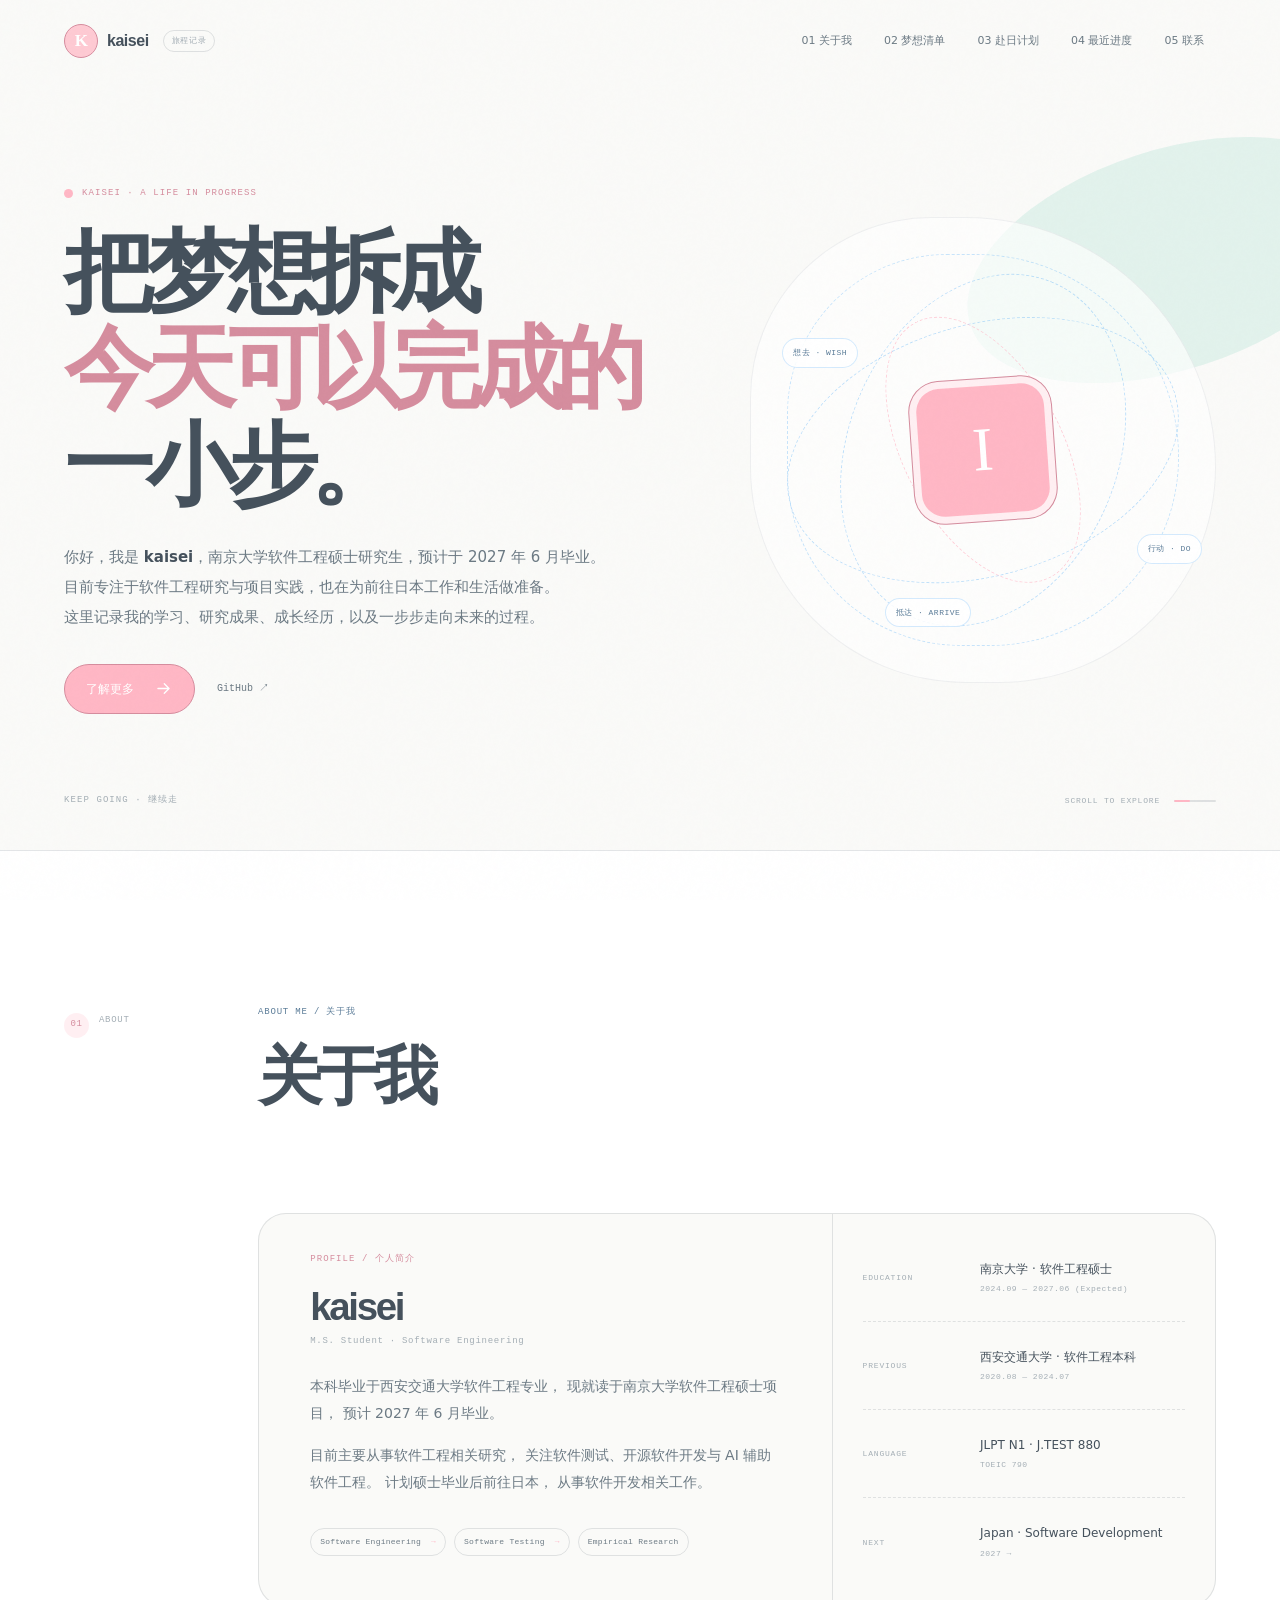
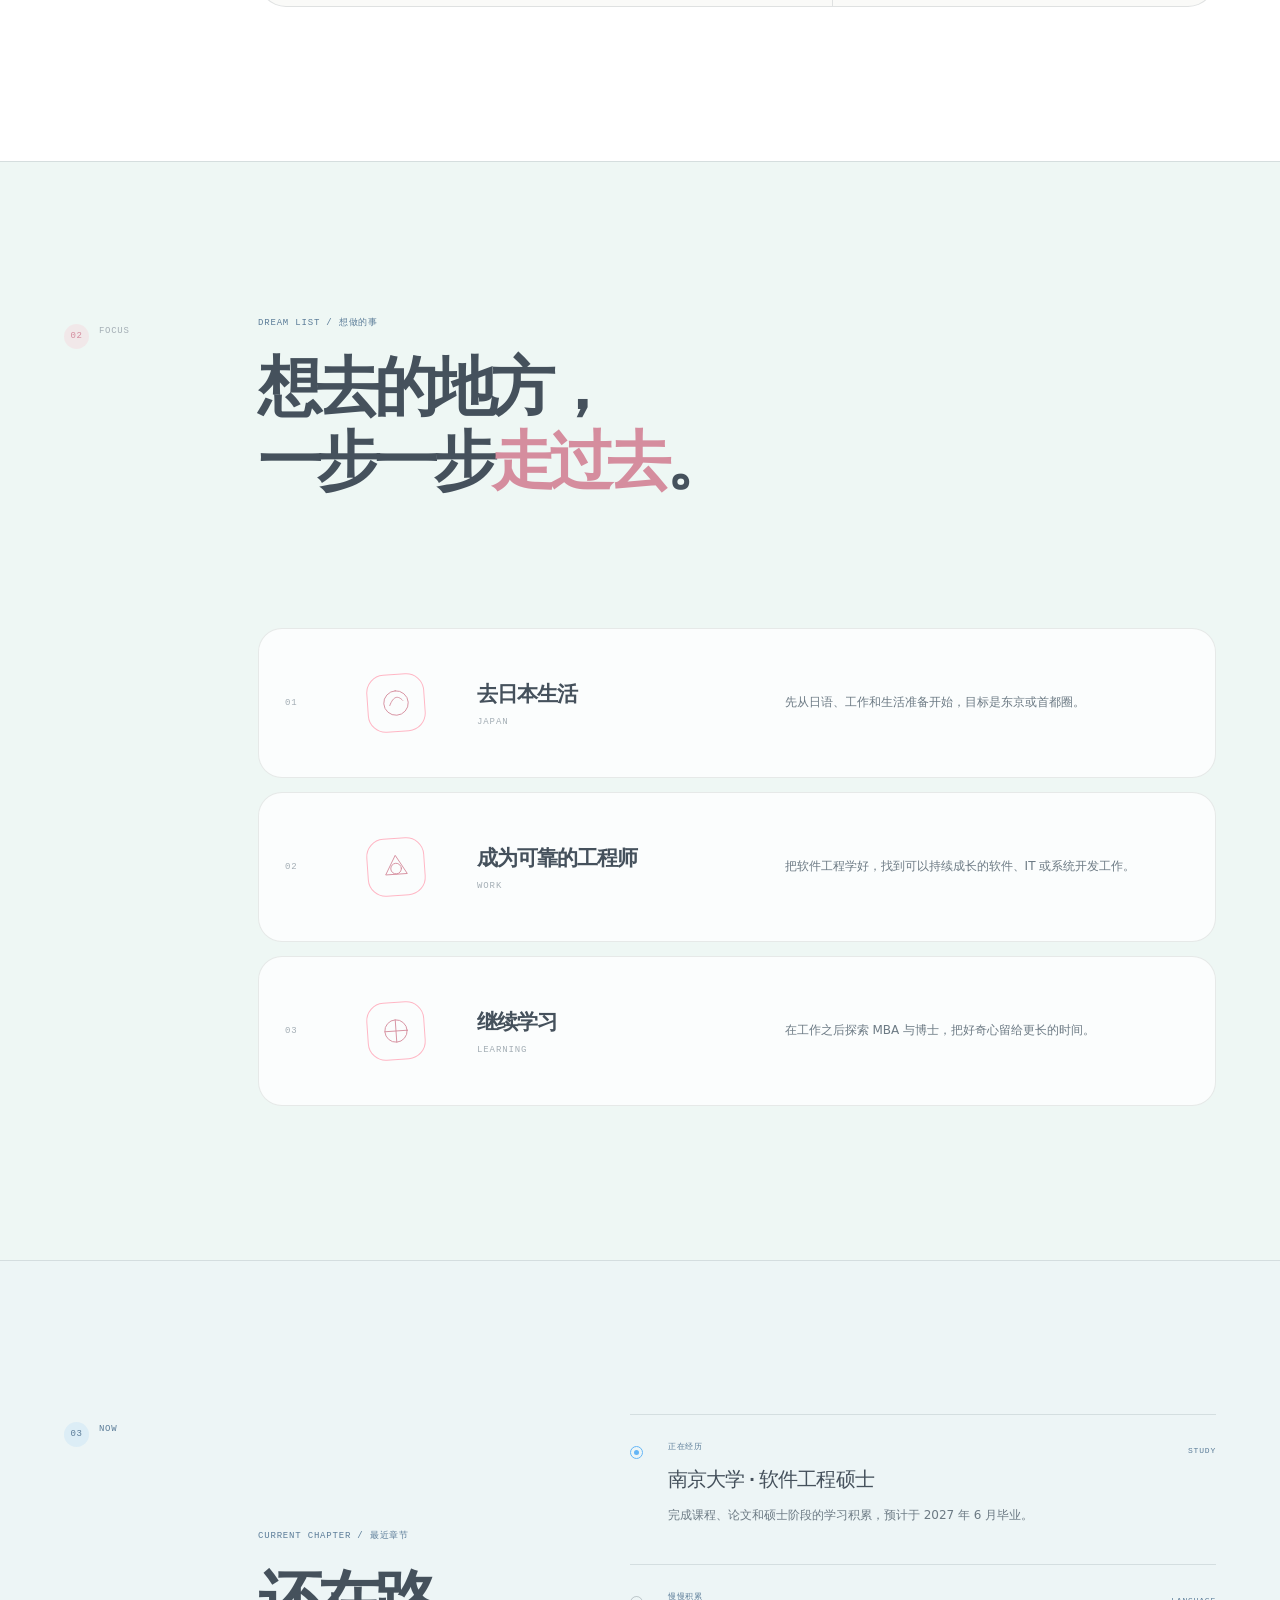
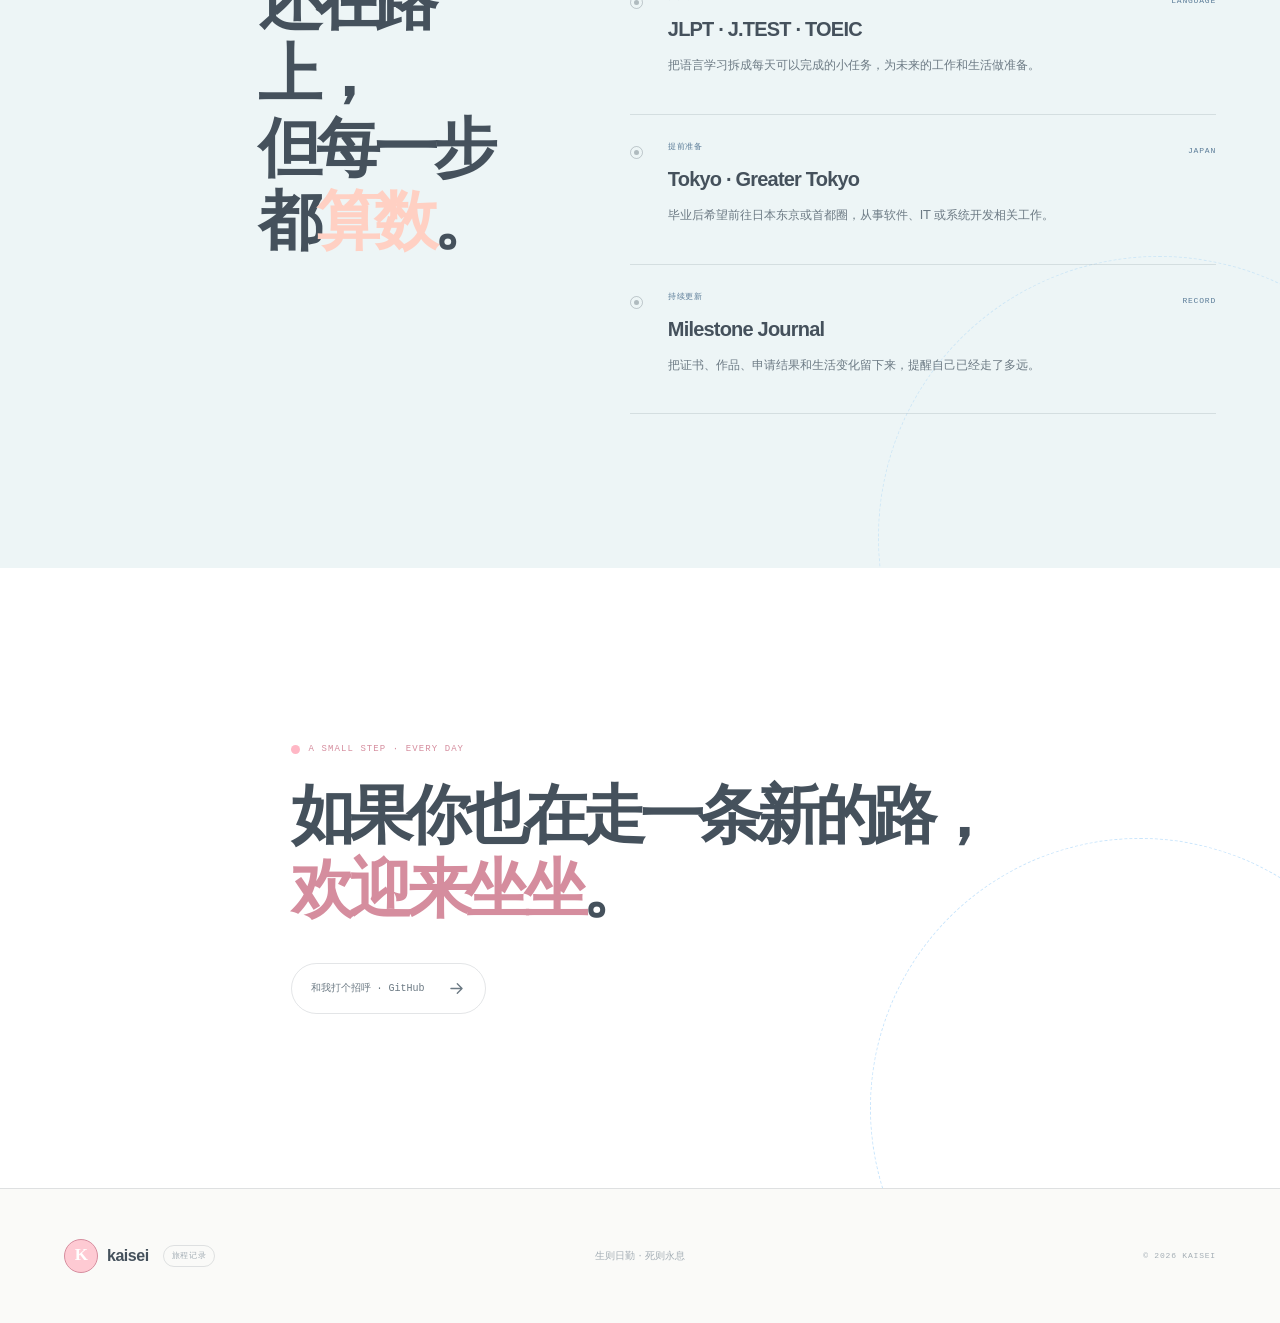
==== index.html @ d0c698f2 "Update About profile" ====
<!doctype html>
<html lang="zh-CN">
  <head>
    <meta charset="UTF-8" />
    <meta name="viewport" content="width=device-width, initial-scale=1.0" />
    <meta name="theme-color" content="#0b0c0e" />
    <meta
      name="description"
      content="kaisei 的个人成长记录，记录去日本、学习、工作与长期梦想如何一步步变成现实。"
    />
    <meta property="og:title" content="kaisei · Personal Space" />
    <meta
      property="og:description"
      content="把梦想拆成今天可以完成的一小步。"
    />
    <meta property="og:type" content="website" />
    <meta property="og:url" content="https://kaisei-jp.github.io/" />
    <link rel="canonical" href="https://kaisei-jp.github.io/" />
    <title>kaisei · Personal Space</title>
    <link rel="icon" href="data:image/svg+xml,<svg xmlns=%22http://www.w3.org/2000/svg%22 viewBox=%220 0 100 100%22><rect width=%22100%22 height=%22100%22 rx=%2220%22 fill=%22%23c7ff3d%22/><text x=%2250%22 y=%2268%22 text-anchor=%22middle%22 font-size=%2260%22 font-family=%22Arial%22 font-weight=%22900%22 fill=%22%230b0c0e%22>K</text></svg>" />
    <link rel="stylesheet" href="styles.css" />
    <script src="script.js" defer></script>
  </head>

  <body>
    <a class="skip-link" href="#main-content">跳到主要内容</a>

    <div class="noise" aria-hidden="true"></div>
    <header class="site-header" data-header>
      <a class="brand" href="#top" aria-label="kaisei 首页">
        <span class="brand-mark">K</span>
        <span>kaisei</span>
        <span class="brand-sub">旅程记录</span>
      </a>

      <button
        class="menu-button"
        type="button"
        aria-label="打开导航"
        aria-expanded="false"
        aria-controls="site-nav"
        data-menu-button
      >
        <span></span>
        <span></span>
      </button>

      <nav class="site-nav" id="site-nav" aria-label="主导航" data-nav>
        <a href="#about">01 关于我</a>
        <a href="#focus">02 梦想清单</a>
        <a href="plan.html">03 赴日计划</a>
        <a href="#now">04 最近进度</a>
        <a href="#contact">05 联系</a>
      </nav>
    </header>

    <main id="main-content">
      <section class="hero" id="top" aria-labelledby="hero-title">
        <div class="hero-copy">
          <p class="eyebrow reveal">KAISEI · A LIFE IN PROGRESS</p>
          <h1 id="hero-title" class="reveal">
            把梦想拆成<br />
            <span>今天可以完成的</span><br />
            一小步。
          </h1>
          <p class="hero-intro reveal">
            你好，我是 <strong>kaisei</strong>，南京大学软件工程硕士研究生，预计于 2027 年 6 月毕业。<br />
            目前专注于软件工程研究与项目实践，也在为前往日本工作和生活做准备。<br />
            这里记录我的学习、研究成果、成长经历，以及一步步走向未来的过程。
          </p>
          <div class="hero-actions reveal">
            <a class="button button-primary" href="#about">
              了解更多
              <svg aria-hidden="true" viewBox="0 0 24 24">
                <path d="M5 12h14M13 6l6 6-6 6" />
              </svg>
            </a>
            <a
              class="text-link"
              href="https://github.com/kaisei-jp"
              target="_blank"
              rel="noopener noreferrer"
            >
              GitHub <span aria-hidden="true">↗</span>
            </a>
          </div>
        </div>

        <div class="hero-visual reveal" aria-hidden="true">
          <div class="orbit orbit-one"></div>
          <div class="orbit orbit-two"></div>
          <div class="orbit orbit-three"></div>
          <div class="visual-core">
            <span>I</span>
          </div>
          <span class="visual-label label-one">想去 · WISH</span>
          <span class="visual-label label-two">行动 · DO</span>
          <span class="visual-label label-three">抵达 · ARRIVE</span>
        </div>

        <div class="hero-meta reveal">
          <p>SCROLL TO EXPLORE</p>
          <span class="scroll-line" aria-hidden="true"></span>
        </div>
      </section>

      <section class="manifesto section" id="about" aria-labelledby="about-title">
        <div class="section-index reveal">
          <span>01</span>
          <span>ABOUT</span>
        </div>

        <div class="manifesto-content">
          <p class="section-kicker reveal">ABOUT ME / 关于我</p>
          <h2 id="about-title" class="reveal">关于我</h2>

          <div class="research-profile reveal">
            <div class="research-bio">
              <p class="profile-label">PROFILE / 个人简介</p>

              <p class="profile-name">
                kaisei
                <span>M.S. Student · Software Engineering</span>
              </p>

              <p class="profile-copy">
                本科毕业于西安交通大学软件工程专业，
                现就读于南京大学软件工程硕士项目，
                预计 2027 年 6 月毕业。
              </p>

              <p class="profile-copy">
                目前主要从事软件工程相关研究，
                关注软件测试、开源软件开发与 AI 辅助软件工程。
                计划硕士毕业后前往日本，
                从事软件开发相关工作。
              </p>

              <div class="method-chain" aria-label="专业方向">
                <span>Software Engineering</span>
                <span>Software Testing</span>
                <span>Empirical Research</span>
              </div>
            </div>

            <dl class="research-meta">
              <div class="meta-row">
                <dt>EDUCATION</dt>
                <dd>
                  南京大学 · 软件工程硕士
                  <span>2024.09 — 2027.06 (Expected)</span>
                </dd>
              </div>

              <div class="meta-row">
                <dt>PREVIOUS</dt>
                <dd>
                  西安交通大学 · 软件工程本科
                  <span>2020.08 — 2024.07</span>
                </dd>
              </div>

              <div class="meta-row">
                <dt>LANGUAGE</dt>
                <dd>
                  JLPT N1 · J.TEST 880
                  <span>TOEIC 790</span>
                </dd>
              </div>

              <div class="meta-row">
                <dt>NEXT</dt>
                <dd>
                  Japan · Software Development
                  <span>2027 →</span>
                </dd>
              </div>
            </dl>
          </div>
        </div>
      </section>

      <section class="focus section" id="focus" aria-labelledby="focus-title">
        <div class="section-index reveal">
          <span>02</span>
          <span>FOCUS</span>
        </div>
        <div class="section-heading reveal">
          <p class="section-kicker">DREAM LIST / 想做的事</p>
          <h2 id="focus-title">想去的地方，<br />一步一步<span>走过去</span>。</h2>
        </div>

        <div class="focus-list">
          <article class="focus-card reveal">
            <div class="focus-number">01</div>
            <div class="focus-icon" aria-hidden="true">
              <svg viewBox="0 0 64 64">
                <rect x="9" y="9" width="46" height="46" rx="23" />
                <path d="M20 36c8-18 17-18 25-8" />
              </svg>
            </div>
            <div>
              <h3>去日本生活</h3>
              <p>JAPAN</p>
            </div>
            <p class="focus-description">先从日语、工作和生活准备开始，目标是东京或首都圈。</p>
          </article>

          <article class="focus-card reveal">
            <div class="focus-number">02</div>
            <div class="focus-icon" aria-hidden="true">
              <svg viewBox="0 0 64 64">
                <path d="M12 45 32 10l20 35Z" />
                <circle cx="32" cy="35" r="10" />
              </svg>
            </div>
            <div>
              <h3>成为可靠的工程师</h3>
              <p>WORK</p>
            </div>
            <p class="focus-description">把软件工程学好，找到可以持续成长的软件、IT 或系统开发工作。</p>
          </article>

          <article class="focus-card reveal">
            <div class="focus-number">03</div>
            <div class="focus-icon" aria-hidden="true">
              <svg viewBox="0 0 64 64">
                <path d="M11 32h42M32 11v42" />
                <circle cx="32" cy="32" r="21" />
              </svg>
            </div>
            <div>
              <h3>继续学习</h3>
              <p>LEARNING</p>
            </div>
            <p class="focus-description">在工作之后探索 MBA 与博士，把好奇心留给更长的时间。</p>
          </article>
        </div>
      </section>

      <section class="now section" id="now" aria-labelledby="now-title">
        <div class="section-index reveal">
          <span>03</span>
          <span>NOW</span>
        </div>
        <div class="now-layout">
          <div class="now-heading reveal">
            <p class="section-kicker">CURRENT CHAPTER / 最近章节</p>
            <h2 id="now-title">还在路上，<br />但每一步都<span>算数</span>。</h2>
          </div>

          <div class="now-list">
            <article class="now-item reveal">
              <div class="status-dot"><span></span></div>
              <div>
                <p class="now-status">正在经历</p>
                <h3>南京大学 · 软件工程硕士</h3>
                <p>完成课程、论文和硕士阶段的学习积累，预计于 2027 年 6 月毕业。</p>
              </div>
              <span class="now-tag">STUDY</span>
            </article>

            <article class="now-item reveal">
              <div class="status-dot status-muted"><span></span></div>
              <div>
                <p class="now-status">慢慢积累</p>
                <h3>JLPT · J.TEST · TOEIC</h3>
                <p>把语言学习拆成每天可以完成的小任务，为未来的工作和生活做准备。</p>
              </div>
              <span class="now-tag">LANGUAGE</span>
            </article>

            <article class="now-item reveal">
              <div class="status-dot status-muted"><span></span></div>
              <div>
                <p class="now-status">提前准备</p>
                <h3>Tokyo · Greater Tokyo</h3>
                <p>毕业后希望前往日本东京或首都圈，从事软件、IT 或系统开发相关工作。</p>
              </div>
              <span class="now-tag">JAPAN</span>
            </article>

            <article class="now-item reveal">
              <div class="status-dot status-muted"><span></span></div>
              <div>
                <p class="now-status">持续更新</p>
                <h3>Milestone Journal</h3>
                <p>把证书、作品、申请结果和生活变化留下来，提醒自己已经走了多远。</p>
              </div>
              <span class="now-tag">RECORD</span>
            </article>
          </div>
        </div>
      </section>

      <section class="contact" id="contact" aria-labelledby="contact-title">
        <div class="contact-orbit" aria-hidden="true"></div>
        <p class="eyebrow reveal">A SMALL STEP · EVERY DAY</p>
        <h2 id="contact-title" class="reveal">如果你也在走一条新的路，<br /><span>欢迎来坐坐</span>。</h2>
        <a
          class="contact-link reveal"
          href="https://github.com/kaisei-jp"
          target="_blank"
          rel="noreferrer"
        >
          <span>和我打个招呼 · GitHub</span>
          <svg aria-hidden="true" viewBox="0 0 24 24">
            <path d="M5 12h14M13 6l6 6-6 6" />
          </svg>
        </a>
      </section>
    </main>

    <footer class="site-footer">
      <a class="brand" href="#top" aria-label="回到顶部">
        <span class="brand-mark">K</span>
        <span>kaisei</span>
        <span class="brand-sub">旅程记录</span>
      </a>
      <p>生则日勤 · 死则永息</p>
      <p class="copyright">© <span data-year></span> kaisei</p>
    </footer>
  </body>
</html>
---- styles.css ----
:root {
  --paper: #fafaf8;
  --paper-bright: #ffffff;
  --wash: #eef7f4;
  --ink: #45515c;
  --ink-soft: #6c7a84;
  --muted: #a4aeb5;
  --line: rgba(68, 85, 95, 0.15);
  --line-light: rgba(255, 255, 255, 0.42);
  --coral: #ffb7c5;
  --coral-deep: #d58d9e;
  --sage: #98d8c8;
  --blue: #64b5f6;
  --blue-deep: #5b7c98;
  --max-width: 1320px;
  --page-x: clamp(20px, 5vw, 76px);
  --display: "Hiragino Maru Gothic ProN", "Noto Sans CJK SC", "PingFang SC",
    "Microsoft YaHei", sans-serif;
  --body: system-ui, -apple-system, BlinkMacSystemFont, "Segoe UI", "PingFang SC",
    "Microsoft YaHei", sans-serif;
  --mono: "SFMono-Regular", Menlo, Monaco, Consolas, "Liberation Mono", monospace;
}

* {
  box-sizing: border-box;
}

html {
  scroll-behavior: smooth;
  scroll-padding-top: 96px;
}

body {
  margin: 0;
  overflow-x: hidden;
  background: var(--paper);
  color: var(--ink);
  font-family: var(--body);
  line-height: 1.7;
}

body.menu-open {
  overflow: hidden;
}

body::before {
  position: fixed;
  inset: 0;
  z-index: -2;
  pointer-events: none;
  background-image: radial-gradient(rgba(68, 85, 95, 0.035) 0.7px, transparent 0.7px);
  background-size: 6px 6px;
  content: "";
  opacity: 0.12;
}

::selection {
  background: var(--coral);
  color: var(--paper-bright);
}

a {
  color: inherit;
  text-decoration: none;
}

button,
a,
input {
  -webkit-tap-highlight-color: transparent;
}

button,
input {
  font: inherit;
}

svg {
  display: block;
}

.skip-link {
  position: fixed;
  top: 12px;
  left: 12px;
  z-index: 200;
  padding: 9px 14px;
  border-radius: 10px;
  background: var(--ink);
  color: var(--paper-bright);
  transform: translateY(-150%);
  transition: transform 180ms ease;
}

.skip-link:focus {
  transform: translateY(0);
}

.noise {
  position: fixed;
  inset: 0;
  z-index: 100;
  pointer-events: none;
  opacity: 0.025;
  mix-blend-mode: multiply;
  background-image: url("data:image/svg+xml,%3Csvg viewBox='0 0 180 180' xmlns='http://www.w3.org/2000/svg'%3E%3Cfilter id='n'%3E%3CfeTurbulence type='fractalNoise' baseFrequency='.8' numOctaves='3' stitchTiles='stitch'/%3E%3C/filter%3E%3Crect width='100%25' height='100%25' filter='url(%23n)' opacity='.7'/%3E%3C/svg%3E");
}

.site-header,
.site-footer,
.hero,
.section,
.contact {
  width: min(100%, var(--max-width));
  margin-inline: auto;
  padding-inline: var(--page-x);
}

.site-header {
  position: fixed;
  top: 0;
  left: 50%;
  z-index: 90;
  display: flex;
  height: 82px;
  align-items: center;
  justify-content: space-between;
  transform: translateX(-50%);
  transition: height 220ms ease, background 220ms ease, box-shadow 220ms ease;
}

.site-header.is-scrolled {
  width: 100%;
  max-width: none;
  height: 66px;
  background: rgba(250, 250, 248, 0.9);
  box-shadow: none;
  backdrop-filter: blur(16px);
}

.brand {
  display: inline-flex;
  align-items: center;
  gap: 9px;
  font-family: var(--display);
  font-size: 16px;
  font-weight: 650;
  letter-spacing: -0.03em;
}

.brand-mark {
  display: grid;
  width: 34px;
  height: 34px;
  place-items: center;
  border: 1px solid var(--coral-deep);
  border-radius: 50%;
  background: rgba(255, 183, 197, 0.72);
  box-shadow: none;
  color: var(--paper-bright);
  font-family: Georgia, serif;
  font-size: 17px;
}

.brand-sub {
  margin-left: 5px;
  padding: 3px 8px;
  border: 1px solid var(--line);
  border-radius: 999px;
  color: var(--muted);
  font-family: var(--mono);
  font-size: 8px;
  font-weight: 500;
  letter-spacing: 0.08em;
  writing-mode: horizontal-tb;
}

.site-nav {
  display: flex;
  align-items: center;
  gap: 8px;
}

.site-nav a {
  padding: 8px 11px;
  border: 1px solid transparent;
  border-radius: 999px;
  color: var(--ink-soft);
  font-family: var(--body);
  font-size: 11px;
  transition: background 180ms ease, color 180ms ease, border-color 180ms ease;
}

.site-nav a:hover,
.site-nav a:focus-visible,
.site-nav a[aria-current="page"] {
  border-color: rgba(100, 181, 246, 0.35);
  background: rgba(100, 181, 246, 0.12);
  color: var(--coral-deep);
}

.menu-button {
  display: none;
  width: 42px;
  height: 42px;
  padding: 10px 8px;
  border: 1px solid var(--line);
  border-radius: 50%;
  background: var(--paper-bright);
  color: var(--ink);
  cursor: pointer;
}

.menu-button span {
  display: block;
  width: 22px;
  height: 2px;
  margin: 5px auto;
  border-radius: 99px;
  background: currentColor;
  transition: transform 200ms ease;
}

.hero {
  position: relative;
  display: grid;
  min-height: min(850px, 100svh);
  padding-top: 142px;
  padding-bottom: 92px;
  overflow: hidden;
  grid-template-columns: minmax(0, 1fr) minmax(320px, 0.8fr);
  align-items: center;
  gap: clamp(40px, 8vw, 110px);
}

.hero::before {
  position: absolute;
  top: 150px;
  right: -100px;
  width: 420px;
  height: 220px;
  border-radius: 50%;
  background: rgba(152, 216, 200, 0.24);
  content: "";
  transform: rotate(-18deg);
}

.hero::after {
  position: absolute;
  bottom: 42px;
  left: var(--page-x);
  color: var(--muted);
  content: "KEEP GOING · 继续走";
  font-family: var(--mono);
  font-size: 9px;
  letter-spacing: 0.12em;
}

.hero-copy {
  position: relative;
  z-index: 1;
}

.eyebrow,
.section-kicker,
.section-index,
.hero-meta,
.now-status,
.now-tag,
.copyright {
  font-family: var(--mono);
  text-transform: uppercase;
}

.eyebrow {
  display: flex;
  align-items: center;
  gap: 9px;
  margin: 0 0 22px;
  color: var(--coral-deep);
  font-size: 9px;
  letter-spacing: 0.12em;
}

.eyebrow::before {
  width: 9px;
  height: 9px;
  border-radius: 50%;
  background: var(--coral);
  content: "";
}

.hero h1 {
  max-width: 800px;
  margin: 0;
  font-family: var(--display);
  font-size: clamp(50px, 7vw, 102px);
  font-weight: 620;
  letter-spacing: -0.09em;
  line-height: 1.08;
}

.hero h1 span,
.manifesto h2 span,
.section-heading h2 span,
.now-heading h2 span,
.contact h2 span {
  color: var(--coral-deep);
}

.hero-intro {
  max-width: 580px;
  margin: 28px 0 0;
  color: var(--ink-soft);
  font-size: 15px;
  line-height: 2;
}

.hero-intro strong {
  color: var(--ink);
  font-weight: 800;
}

.hero-actions {
  display: flex;
  align-items: center;
  gap: 22px;
  margin-top: 32px;
}

.button {
  display: inline-flex;
  min-height: 50px;
  align-items: center;
  justify-content: center;
  gap: 20px;
  padding: 0 21px;
  border: 1px solid var(--coral-deep);
  border-radius: 999px;
  font-size: 12px;
  font-weight: 560;
  transition: background 180ms ease, color 180ms ease, transform 180ms ease,
    box-shadow 180ms ease;
}

.button svg,
.contact-link svg {
  width: 19px;
  fill: none;
  stroke: currentColor;
  stroke-linecap: round;
  stroke-linejoin: round;
  stroke-width: 1.7;
}

.button-primary {
  background: var(--coral);
  color: var(--paper-bright);
  box-shadow: none;
}

.button-primary:hover,
.button-primary:focus-visible {
  background: var(--coral-deep);
  box-shadow: none;
  transform: translate(2px, 2px);
}

.text-link {
  color: var(--ink-soft);
  font-family: var(--mono);
  font-size: 10px;
  transition: color 180ms ease;
}

.text-link:hover,
.text-link:focus-visible {
  color: var(--coral-deep);
}

.hero-visual {
  position: relative;
  width: min(100%, 510px);
  aspect-ratio: 1;
  justify-self: end;
  border-radius: 42% 58% 50% 50%;
  background: rgba(255, 255, 255, 0.62);
  box-shadow: inset 0 0 0 1px rgba(68, 85, 95, 0.08);
  transform: rotate(3deg);
}

.hero-visual::after {
  position: absolute;
  inset: 8%;
  border: 1px dashed rgba(100, 181, 246, 0.35);
  border-radius: 44% 56% 52% 48%;
  content: "";
}

.orbit {
  position: absolute;
  top: 50%;
  left: 50%;
  border: 1px dashed rgba(100, 181, 246, 0.4);
  border-radius: 50%;
  transform: translate(-50%, -50%);
}

.orbit-one {
  width: 86%;
  height: 54%;
  transform: translate(-50%, -50%) rotate(-16deg);
}

.orbit-two {
  width: 58%;
  height: 78%;
  transform: translate(-50%, -50%) rotate(22deg);
}

.orbit-three {
  width: 34%;
  height: 62%;
  border-color: rgba(255, 183, 197, 0.62);
  transform: translate(-50%, -50%) rotate(-28deg);
}

.visual-core {
  position: absolute;
  top: 50%;
  left: 50%;
  display: grid;
  width: 142px;
  height: 142px;
  place-items: center;
  border: 7px solid rgba(255, 255, 255, 0.78);
  border-radius: 30px;
  background: var(--coral);
  box-shadow: 0 0 0 1px var(--coral-deep);
  color: var(--paper-bright);
  font-family: Georgia, serif;
  font-size: 62px;
  transform: translate(-50%, -50%) rotate(-4deg);
}

.visual-label {
  position: absolute;
  z-index: 2;
  padding: 7px 10px;
  border: 1px solid rgba(100, 181, 246, 0.28);
  border-radius: 999px;
  background: rgba(255, 255, 255, 0.88);
  color: var(--blue-deep);
  font-family: var(--mono);
  font-size: 8px;
  letter-spacing: 0.06em;
}

.label-one {
  top: 26%;
  left: 7%;
}

.label-two {
  top: 68%;
  right: 3%;
}

.label-three {
  bottom: 12%;
  left: 29%;
}

.hero-meta {
  position: absolute;
  bottom: 42px;
  right: var(--page-x);
  display: flex;
  align-items: center;
  gap: 14px;
  color: var(--muted);
  font-size: 8px;
  letter-spacing: 0.1em;
}

.hero-meta p {
  margin: 0;
}

.scroll-line {
  position: relative;
  display: inline-block;
  width: 42px;
  height: 2px;
  overflow: hidden;
  border-radius: 99px;
  background: var(--line);
}

.scroll-line::after {
  position: absolute;
  width: 16px;
  height: 100%;
  border-radius: 99px;
  background: var(--coral);
  content: "";
  animation: scan 2.2s ease-in-out infinite;
}

.section {
  display: grid;
  padding-top: clamp(100px, 12vw, 160px);
  padding-bottom: clamp(100px, 12vw, 160px);
  border-top: 1px solid var(--line);
  grid-template-columns: 130px 1fr;
  gap: clamp(30px, 5vw, 90px);
}

.section-index {
  display: flex;
  align-items: flex-start;
  gap: 10px;
  padding-top: 8px;
  color: var(--muted);
  font-size: 9px;
  letter-spacing: 0.08em;
}

.section-index span:first-child {
  display: inline-grid;
  width: 25px;
  height: 25px;
  place-items: center;
  border-radius: 50%;
  background: rgba(255, 183, 197, 0.22);
  color: var(--coral-deep);
}

.section-kicker {
  margin: 0 0 20px;
  color: var(--blue-deep);
  font-size: 9px;
  letter-spacing: 0.09em;
}

.manifesto {
  background: var(--paper-bright);
}

.manifesto-content,
.focus .section-heading,
.focus-list,
.now-layout,
.contact > *:not(.contact-orbit) {
  grid-column: 2;
}

.manifesto h2,
.section-heading h2,
.now-heading h2,
.contact h2 {
  margin: 0;
  font-family: var(--display);
  font-size: clamp(38px, 5vw, 70px);
  font-weight: 620;
  letter-spacing: -0.09em;
  line-height: 1.15;
}

.research-profile {
  display: grid;
  margin-top: clamp(54px, 8vw, 100px);
  border: 1px solid var(--line);
  border-radius: 28px;
  background: var(--paper);
  box-shadow: none;
  grid-template-columns: minmax(0, 1.2fr) minmax(280px, 0.8fr);
}

.research-bio {
  padding: 38px clamp(26px, 4vw, 58px);
  border-right: 1px solid var(--line);
}

.profile-label {
  margin: 0 0 18px;
  color: var(--coral-deep);
  font-family: var(--mono);
  font-size: 9px;
  letter-spacing: 0.12em;
}

.profile-name {
  margin: 0 0 26px;
  font-family: var(--display);
  font-size: clamp(28px, 3vw, 42px);
  font-weight: 620;
  letter-spacing: -0.06em;
  line-height: 1.1;
}

.profile-name span {
  display: block;
  margin-top: 9px;
  color: var(--muted);
  font-family: var(--mono);
  font-size: 9px;
  font-weight: 500;
  letter-spacing: 0.08em;
}

.profile-copy {
  max-width: 650px;
  margin: 0;
  color: var(--ink-soft);
  font-size: 14px;
  line-height: 1.95;
}

.profile-copy + .profile-copy {
  margin-top: 14px;
}

.method-chain {
  display: flex;
  margin-top: 32px;
  align-items: center;
  flex-wrap: wrap;
  gap: 8px;
}

.method-chain span {
  padding: 6px 9px;
  border: 1px solid var(--line);
  border-radius: 999px;
  color: var(--ink-soft);
  font-family: var(--mono);
  font-size: 8px;
  letter-spacing: 0.03em;
}

.method-chain span:not(:last-child)::after {
  margin-left: 10px;
  color: var(--coral);
  content: "→";
}

.research-meta {
  margin: 0;
  padding: 20px 30px;
}

.meta-row {
  display: grid;
  min-height: 88px;
  padding: 18px 0;
  border-bottom: 1px dashed var(--line);
  grid-template-columns: 0.5fr 1fr;
  align-items: center;
  gap: 15px;
}

.meta-row:last-child {
  border-bottom: 0;
}

.meta-row dt {
  color: var(--muted);
  font-family: var(--mono);
  font-size: 8px;
  letter-spacing: 0.1em;
}

.meta-row dd {
  margin: 0;
  color: var(--ink);
  font-size: 12px;
  line-height: 1.6;
}

.meta-row dd span {
  display: block;
  margin-top: 4px;
  color: var(--muted);
  font-family: var(--mono);
  font-size: 8px;
  letter-spacing: 0.06em;
}

.research-principle {
  display: grid;
  margin-top: clamp(54px, 7vw, 88px);
  padding: 28px;
  border-radius: 24px;
  background: var(--wash);
  grid-template-columns: minmax(0, 1.2fr) minmax(230px, 0.8fr);
  align-items: end;
  gap: clamp(34px, 7vw, 92px);
}

.principle-copy {
  max-width: 760px;
  margin: 0;
  font-family: var(--display);
  font-size: clamp(20px, 2.1vw, 28px);
  font-weight: 560;
  letter-spacing: -0.05em;
  line-height: 1.65;
}

.principle-motto {
  margin: 0;
  padding: 18px 0 3px 22px;
  border-left: 3px solid var(--coral);
  color: var(--ink-soft);
  font-family: var(--mono);
  font-size: 10px;
  letter-spacing: 0.04em;
}

.principle-motto span {
  display: block;
  margin-top: 11px;
  color: var(--muted);
  font-size: 8px;
}

.focus {
  background: var(--wash);
}

.section-heading {
  margin-bottom: 66px;
}

.focus-list {
  display: grid;
  gap: 14px;
}

.focus-card {
  display: grid;
  min-height: 150px;
  padding: 24px 26px;
  border: 1px solid rgba(38, 53, 48, 0.1);
  border-radius: 24px;
  background: rgba(255, 255, 255, 0.78);
  box-shadow: none;
  grid-template-columns: 44px 72px minmax(170px, 0.8fr) minmax(220px, 1.2fr);
  align-items: center;
  gap: clamp(16px, 3vw, 38px);
  transition: transform 450ms ease, border-color 450ms ease;
}

.focus-card:hover {
  border-color: rgba(100, 181, 246, 0.4);
  transform: translate(-2px, -2px);
}

.focus-number,
.focus-card > div:nth-child(3) p {
  color: var(--muted);
  font-family: var(--mono);
  font-size: 9px;
  letter-spacing: 0.1em;
}

.focus-icon {
  display: grid;
  width: 58px;
  height: 58px;
  place-items: center;
  border: 1px solid var(--coral);
  border-radius: 18px;
  color: var(--coral-deep);
  transform: rotate(-4deg);
  transition: background 180ms ease, color 180ms ease, transform 180ms ease;
}

.focus-card:hover .focus-icon {
  background: var(--coral);
  color: var(--paper-bright);
  transform: rotate(4deg);
}

.focus-icon svg {
  width: 34px;
  fill: none;
  stroke: currentColor;
  stroke-linecap: round;
  stroke-linejoin: round;
  stroke-width: 1.7;
}

.focus-card h3 {
  margin: 0 0 4px;
  font-family: var(--display);
  font-size: 21px;
  font-weight: 620;
  letter-spacing: -0.05em;
}

.focus-card > div:nth-child(3) p {
  margin: 0;
}

.focus-description {
  margin: 0;
  color: var(--ink-soft);
  font-size: 12px;
  line-height: 1.8;
}

.now {
  position: relative;
  overflow: hidden;
  background: #edf5f6;
  color: var(--ink);
}

.now::after {
  position: absolute;
  right: -160px;
  bottom: -250px;
  width: 560px;
  height: 560px;
  border: 1px dashed rgba(100, 181, 246, 0.22);
  border-radius: 50%;
  box-shadow: none;
  content: "";
}

.now .section-index,
.now .section-kicker,
.now .now-status,
.now .now-tag {
  color: var(--blue-deep);
}

.now .section-index span:first-child {
  background: rgba(100, 181, 246, 0.12);
  color: var(--blue-deep);
}

.now-layout {
  position: relative;
  z-index: 1;
  display: grid;
  grid-template-columns: minmax(240px, 0.65fr) minmax(0, 1.35fr);
  gap: clamp(44px, 7vw, 105px);
}

.now-heading {
  position: sticky;
  top: 115px;
  align-self: start;
}

.now-heading h2 span {
  color: #ffd0c3;
}

.now-list {
  display: grid;
}

.now-item {
  display: grid;
  min-height: 150px;
  padding: 25px 0;
  border-top: 1px solid rgba(68, 85, 95, 0.14);
  grid-template-columns: 20px minmax(0, 1fr) auto;
  align-items: start;
  gap: 18px;
}

.now-item:last-child {
  border-bottom: 1px solid rgba(68, 85, 95, 0.14);
}

.status-dot {
  display: grid;
  width: 13px;
  height: 13px;
  margin-top: 6px;
  place-items: center;
  border: 1px solid var(--blue);
  border-radius: 50%;
}

.status-dot span {
  width: 5px;
  height: 5px;
  border-radius: 50%;
  background: var(--blue);
}

.status-muted {
  border-color: rgba(68, 85, 95, 0.28);
}

.status-muted span {
  background: rgba(68, 85, 95, 0.36);
}

.now-status {
  margin: 0 0 8px;
  font-size: 8px;
  letter-spacing: 0.1em;
}

.now-item h3 {
  margin: 0;
  color: var(--ink);
  font-family: var(--display);
  font-size: 20px;
  font-weight: 560;
  letter-spacing: -0.04em;
}

.now-item p:last-child {
  max-width: 560px;
  margin: 9px 0 0;
  color: var(--ink-soft);
  font-size: 12px;
  line-height: 1.8;
}

.now-tag {
  padding-top: 4px;
  color: var(--blue-deep);
  font-size: 8px;
  letter-spacing: 0.1em;
  text-align: right;
}

.contact {
  position: relative;
  display: grid;
  min-height: 620px;
  padding-top: 130px;
  padding-bottom: 130px;
  overflow: hidden;
  background: var(--paper-bright);
  align-content: center;
}

.contact-orbit {
  position: absolute;
  right: -130px;
  bottom: -190px;
  width: 540px;
  height: 540px;
  border: 1px dashed rgba(100, 181, 246, 0.35);
  border-radius: 50%;
  box-shadow: none;
}

.contact h2 {
  position: relative;
  z-index: 1;
  max-width: 850px;
}

.contact-link {
  position: relative;
  z-index: 1;
  display: inline-flex;
  width: fit-content;
  margin-top: 36px;
  align-items: center;
  gap: 22px;
  padding: 15px 19px;
  border: 1px solid var(--line);
  border-radius: 999px;
  color: var(--ink-soft);
  font-family: var(--mono);
  font-size: 10px;
  transition: background 180ms ease, color 180ms ease, transform 180ms ease;
}

.contact-link:hover,
.contact-link:focus-visible {
  background: var(--coral);
  color: var(--paper-bright);
  transform: translateY(-2px);
}

.site-footer {
  display: grid;
  min-height: 135px;
  padding-top: 30px;
  padding-bottom: 30px;
  border-top: 1px solid var(--line);
  grid-template-columns: 1fr 1fr 1fr;
  align-items: center;
  gap: 20px;
}

.site-footer > p {
  margin: 0;
  color: var(--muted);
  font-size: 10px;
  text-align: center;
}

.site-footer .copyright {
  font-size: 8px;
  letter-spacing: 0.1em;
  text-align: right;
}

.reveal {
  opacity: 0;
  transform: translateY(18px);
  transition: opacity 650ms cubic-bezier(0.2, 0.7, 0.2, 1),
    transform 650ms cubic-bezier(0.2, 0.7, 0.2, 1);
}

.reveal.is-visible {
  opacity: 1;
  transform: translateY(0);
}

@keyframes scan {
  from {
    transform: translateX(-22px);
  }
  to {
    transform: translateX(48px);
  }
}

@media (max-width: 980px) {
  .hero {
    min-height: auto;
    padding-top: 140px;
    padding-bottom: 110px;
    grid-template-columns: 1fr;
  }

  .hero-visual {
    width: min(78vw, 490px);
    justify-self: center;
  }

  .hero-meta {
    display: none;
  }

  .section {
    grid-template-columns: 80px 1fr;
    gap: 30px;
  }

  .research-profile,
  .research-principle,
  .now-layout {
    grid-template-columns: 1fr;
  }

  .research-bio {
    border-right: 0;
    border-bottom: 1px solid var(--line);
  }

  .now-heading {
    position: static;
  }

  .focus-card {
    grid-template-columns: 40px 65px 1fr;
  }

  .focus-description {
    grid-column: 3;
  }
}

@media (max-width: 720px) {
  :root {
    --page-x: 20px;
  }

  .site-header {
    left: 0;
    width: 100%;
    height: 72px;
    transform: none;
  }

  .site-header.is-scrolled {
    height: 62px;
  }

  .menu-button {
    position: relative;
    z-index: 2;
    display: block;
  }

  .menu-button[aria-expanded="true"] span:first-child {
    transform: translateY(3.5px) rotate(45deg);
  }

  .menu-button[aria-expanded="true"] span:last-child {
    transform: translateY(-3.5px) rotate(-45deg);
  }

  .site-nav {
    position: fixed;
    inset: 0;
    display: flex;
    width: 100vw;
    height: 100dvh;
    padding: 110px var(--page-x) 50px;
    background: rgba(250, 250, 248, 0.98);
    flex-direction: column;
    align-items: flex-start;
    justify-content: center;
    gap: 14px;
    opacity: 0;
    pointer-events: none;
    transition: opacity 200ms ease;
  }

  .site-nav.is-open {
    opacity: 1;
    pointer-events: auto;
  }

  .site-nav a {
    width: 100%;
    padding: 12px 0;
    border: 0;
    border-bottom: 1px dashed var(--line);
    border-radius: 0;
    color: var(--ink);
    font-family: var(--display);
    font-size: 27px;
    font-weight: 560;
    letter-spacing: -0.05em;
  }

  .site-nav a:hover,
  .site-nav a:focus-visible,
  .site-nav a[aria-current="page"] {
    border-bottom-color: var(--coral);
    background: transparent;
    color: var(--coral-deep);
  }

  .brand-sub {
    display: none;
  }

  .hero {
    padding-top: 118px;
    padding-bottom: 82px;
  }

  .hero h1 {
    font-size: clamp(45px, 13vw, 70px);
  }

  .hero-intro br {
    display: none;
  }

  .hero-actions {
    gap: 16px;
  }

  .hero-visual {
    width: min(92vw, 430px);
    margin-top: 8px;
  }

  .visual-core {
    width: 118px;
    height: 118px;
    border-radius: 25px;
    font-size: 52px;
  }

  .visual-label {
    font-size: 7px;
  }

  .section {
    display: block;
  }

  .section-index {
    margin-bottom: 42px;
  }

  .manifesto h2,
  .section-heading h2,
  .now-heading h2,
  .contact h2 {
    font-size: clamp(35px, 10vw, 54px);
  }

  .research-profile {
    margin-top: 52px;
  }

  .research-bio {
    padding: 28px 22px;
  }

  .research-meta {
    padding: 10px 22px;
  }

  .method-chain {
    display: grid;
    grid-template-columns: 1fr 1fr;
  }

  .method-chain span:not(:last-child)::after {
    display: none;
  }

  .research-principle {
    padding: 22px;
  }

  .section-heading {
    margin-bottom: 42px;
  }

  .focus-card {
    padding: 22px 18px;
    grid-template-columns: 34px 54px 1fr;
    gap: 12px;
  }

  .focus-icon {
    width: 50px;
    height: 50px;
  }

  .focus-icon svg {
    width: 29px;
  }

  .focus-description {
    padding-left: 0;
    grid-column: 3;
  }

  .now-layout {
    gap: 54px;
  }

  .now-item {
    min-height: 0;
    padding: 22px 0;
    grid-template-columns: 18px 1fr;
  }

  .now-tag {
    display: none;
  }

  .contact {
    min-height: 560px;
    padding-top: 95px;
    padding-bottom: 95px;
  }

  .contact-orbit {
    right: -230px;
    width: 450px;
    height: 450px;
  }

  .site-footer {
    min-height: 210px;
    padding-top: 38px;
    padding-bottom: 38px;
    grid-template-columns: 1fr;
    justify-items: center;
    gap: 16px;
  }

  .site-footer .copyright {
    text-align: center;
  }
}

@media (prefers-reduced-motion: reduce) {
  html {
    scroll-behavior: auto;
  }

  *,
  *::before,
  *::after {
    animation-duration: 0.01ms !important;
    animation-iteration-count: 1 !important;
    transition-duration: 0.01ms !important;
  }

  .reveal {
    opacity: 1;
    transform: none;
  }
}
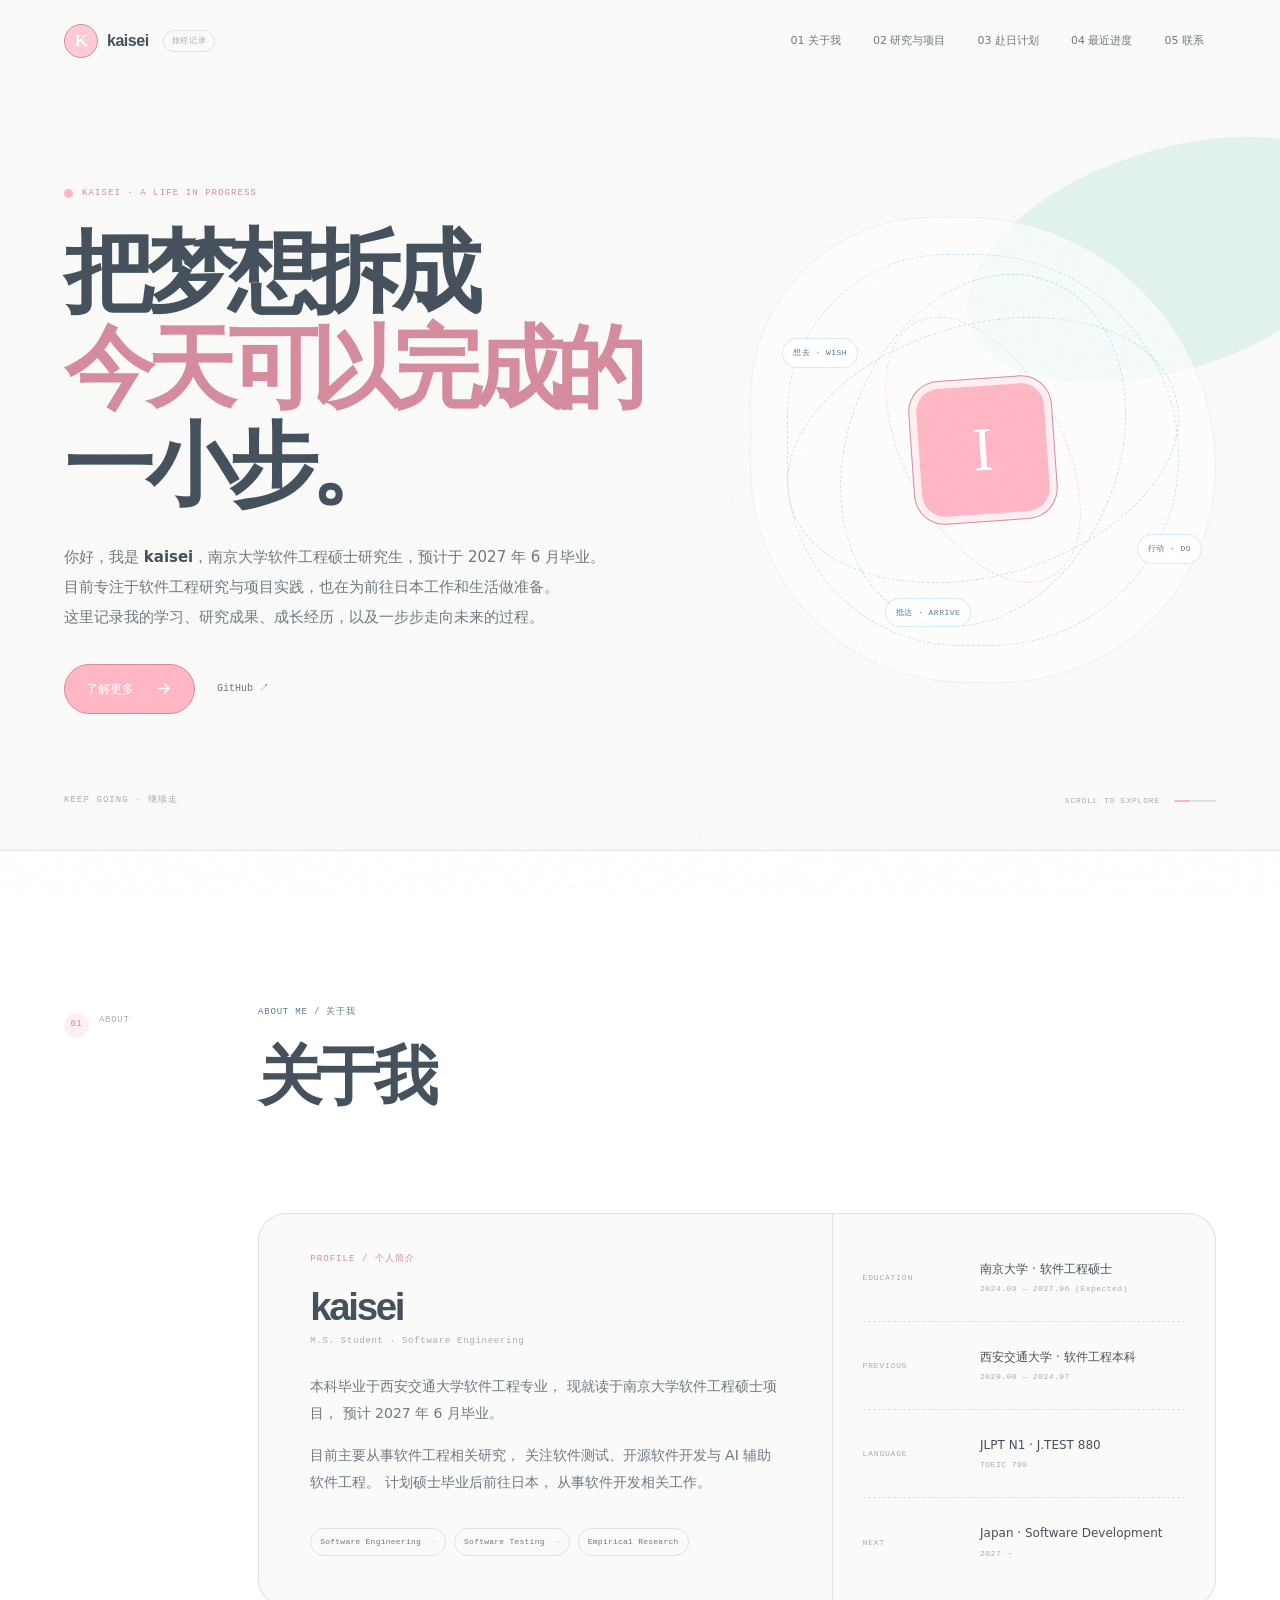
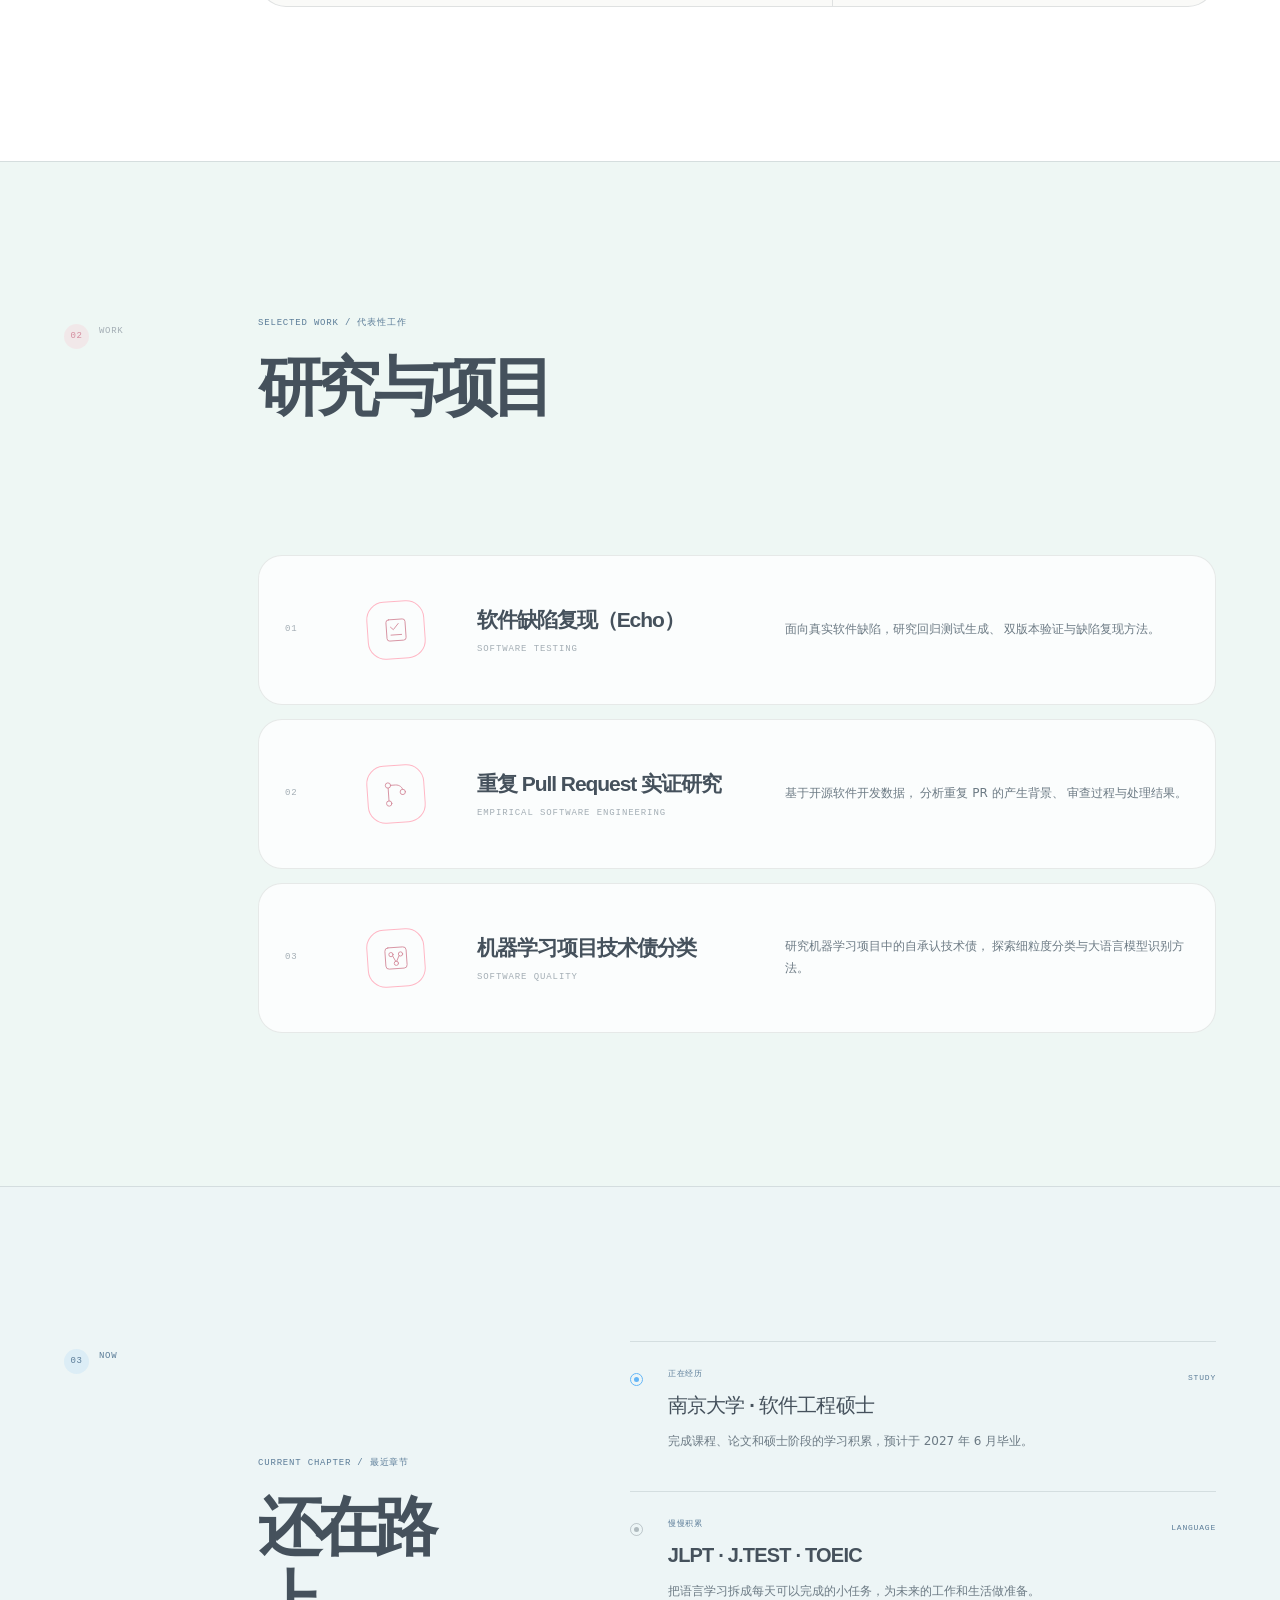
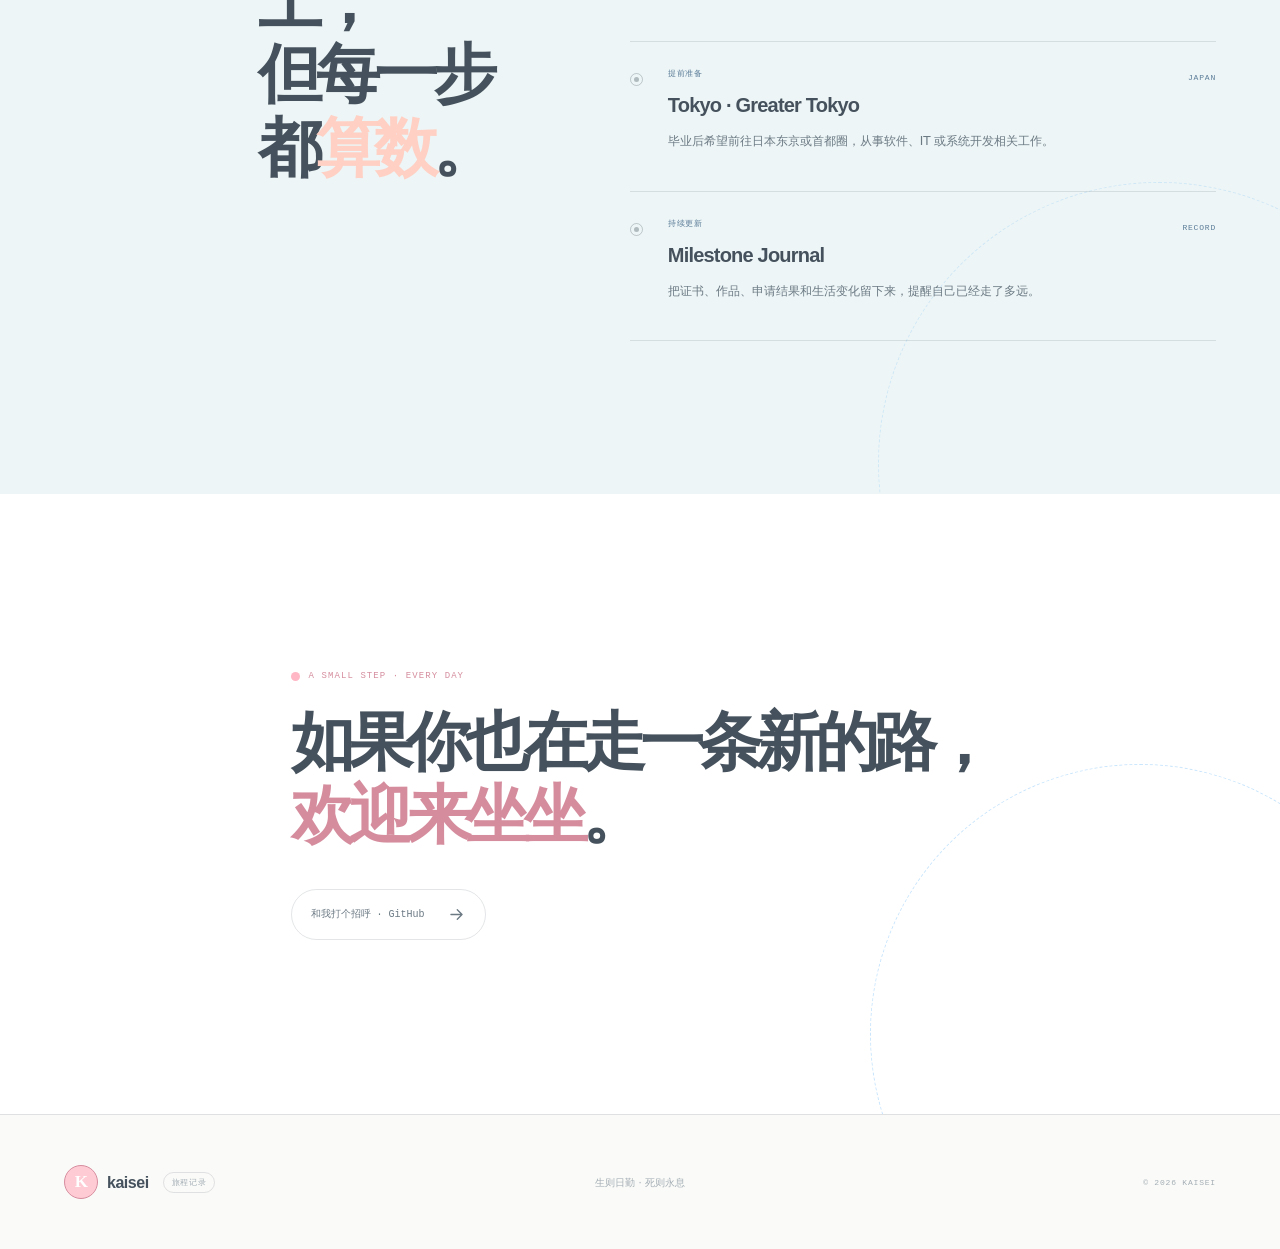
==== commit 20f5f03e: "Replace focus list with research projects" ====
--- a/index.html
+++ b/index.html
@@ -47,7 +47,7 @@
 
       <nav class="site-nav" id="site-nav" aria-label="主导航" data-nav>
         <a href="#about">01 关于我</a>
-        <a href="#focus">02 梦想清单</a>
+        <a href="#focus">02 研究与项目</a>
         <a href="plan.html">03 赴日计划</a>
         <a href="#now">04 最近进度</a>
         <a href="#contact">05 联系</a>
@@ -183,11 +183,14 @@
       <section class="focus section" id="focus" aria-labelledby="focus-title">
         <div class="section-index reveal">
           <span>02</span>
-          <span>FOCUS</span>
-        </div>
+          <span>WORK</span>
+        </div>
+
         <div class="section-heading reveal">
-          <p class="section-kicker">DREAM LIST / 想做的事</p>
-          <h2 id="focus-title">想去的地方，<br />一步一步<span>走过去</span>。</h2>
+          <p class="section-kicker">
+            SELECTED WORK / 代表性工作
+          </p>
+          <h2 id="focus-title">研究与项目</h2>
         </div>
 
         <div class="focus-list">
@@ -195,45 +198,60 @@
             <div class="focus-number">01</div>
             <div class="focus-icon" aria-hidden="true">
               <svg viewBox="0 0 64 64">
-                <rect x="9" y="9" width="46" height="46" rx="23" />
-                <path d="M20 36c8-18 17-18 25-8" />
+                <rect x="14" y="12" width="36" height="40" rx="5" />
+                <path d="M22 26l5 5 10-11M22 41h20" />
               </svg>
             </div>
             <div>
-              <h3>去日本生活</h3>
-              <p>JAPAN</p>
-            </div>
-            <p class="focus-description">先从日语、工作和生活准备开始，目标是东京或首都圈。</p>
+              <h3>软件缺陷复现（Echo）</h3>
+              <p>SOFTWARE TESTING</p>
+            </div>
+            <p class="focus-description">
+              面向真实软件缺陷，研究回归测试生成、
+              双版本验证与缺陷复现方法。
+            </p>
           </article>
 
           <article class="focus-card reveal">
             <div class="focus-number">02</div>
             <div class="focus-icon" aria-hidden="true">
               <svg viewBox="0 0 64 64">
-                <path d="M12 45 32 10l20 35Z" />
-                <circle cx="32" cy="35" r="10" />
+                <circle cx="18" cy="15" r="5" />
+                <circle cx="18" cy="49" r="5" />
+                <circle cx="45" cy="29" r="5" />
+                <path d="M18 20v24M23 15h9c8 0 13 6 13 9" />
               </svg>
             </div>
             <div>
-              <h3>成为可靠的工程师</h3>
-              <p>WORK</p>
-            </div>
-            <p class="focus-description">把软件工程学好，找到可以持续成长的软件、IT 或系统开发工作。</p>
+              <h3>重复 Pull Request 实证研究</h3>
+              <p>EMPIRICAL SOFTWARE ENGINEERING</p>
+            </div>
+            <p class="focus-description">
+              基于开源软件开发数据，
+              分析重复 PR 的产生背景、
+              审查过程与处理结果。
+            </p>
           </article>
 
           <article class="focus-card reveal">
             <div class="focus-number">03</div>
             <div class="focus-icon" aria-hidden="true">
               <svg viewBox="0 0 64 64">
-                <path d="M11 32h42M32 11v42" />
-                <circle cx="32" cy="32" r="21" />
+                <rect x="12" y="12" width="40" height="40" rx="6" />
+                <circle cx="23" cy="25" r="4" />
+                <circle cx="41" cy="25" r="4" />
+                <circle cx="32" cy="42" r="4" />
+                <path d="M26 28l5 10M38 28l-5 10" />
               </svg>
             </div>
             <div>
-              <h3>继续学习</h3>
-              <p>LEARNING</p>
-            </div>
-            <p class="focus-description">在工作之后探索 MBA 与博士，把好奇心留给更长的时间。</p>
+              <h3>机器学习项目技术债分类</h3>
+              <p>SOFTWARE QUALITY</p>
+            </div>
+            <p class="focus-description">
+              研究机器学习项目中的自承认技术债，
+              探索细粒度分类与大语言模型识别方法。
+            </p>
           </article>
         </div>
       </section>
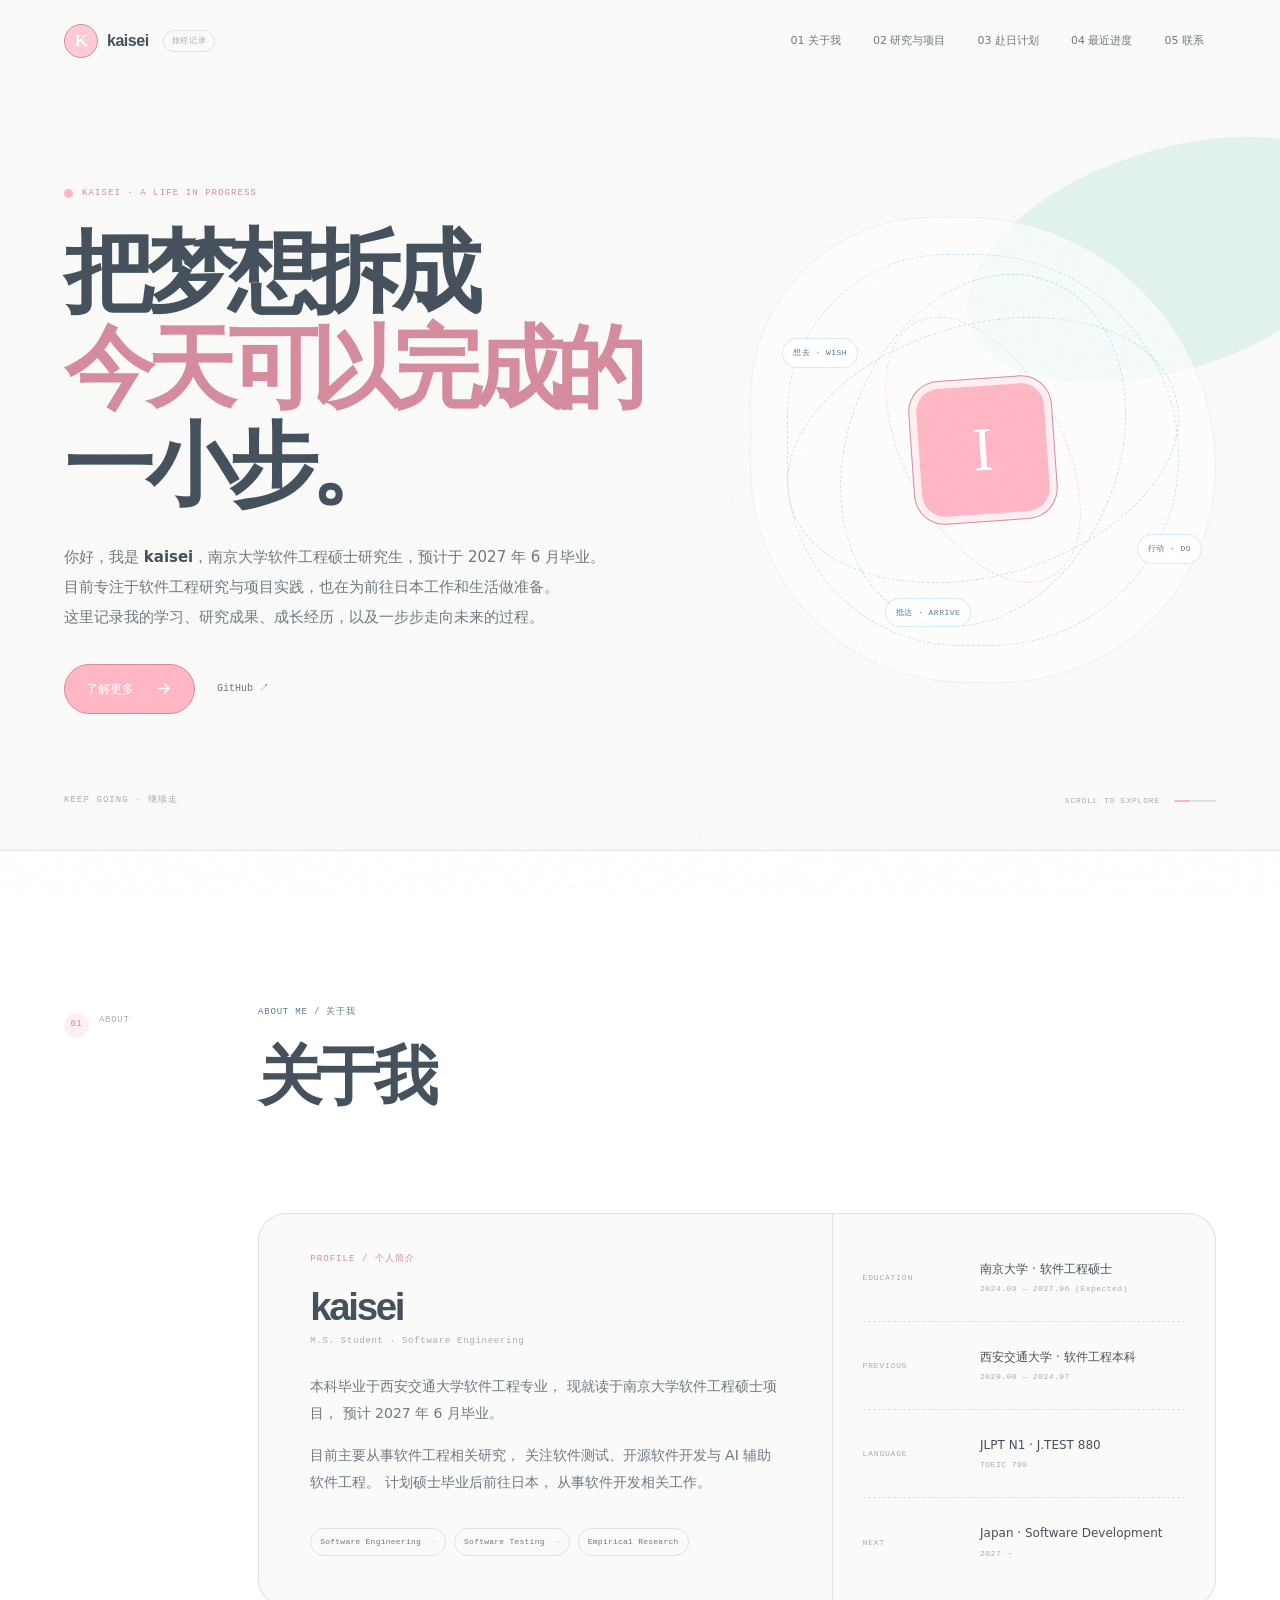
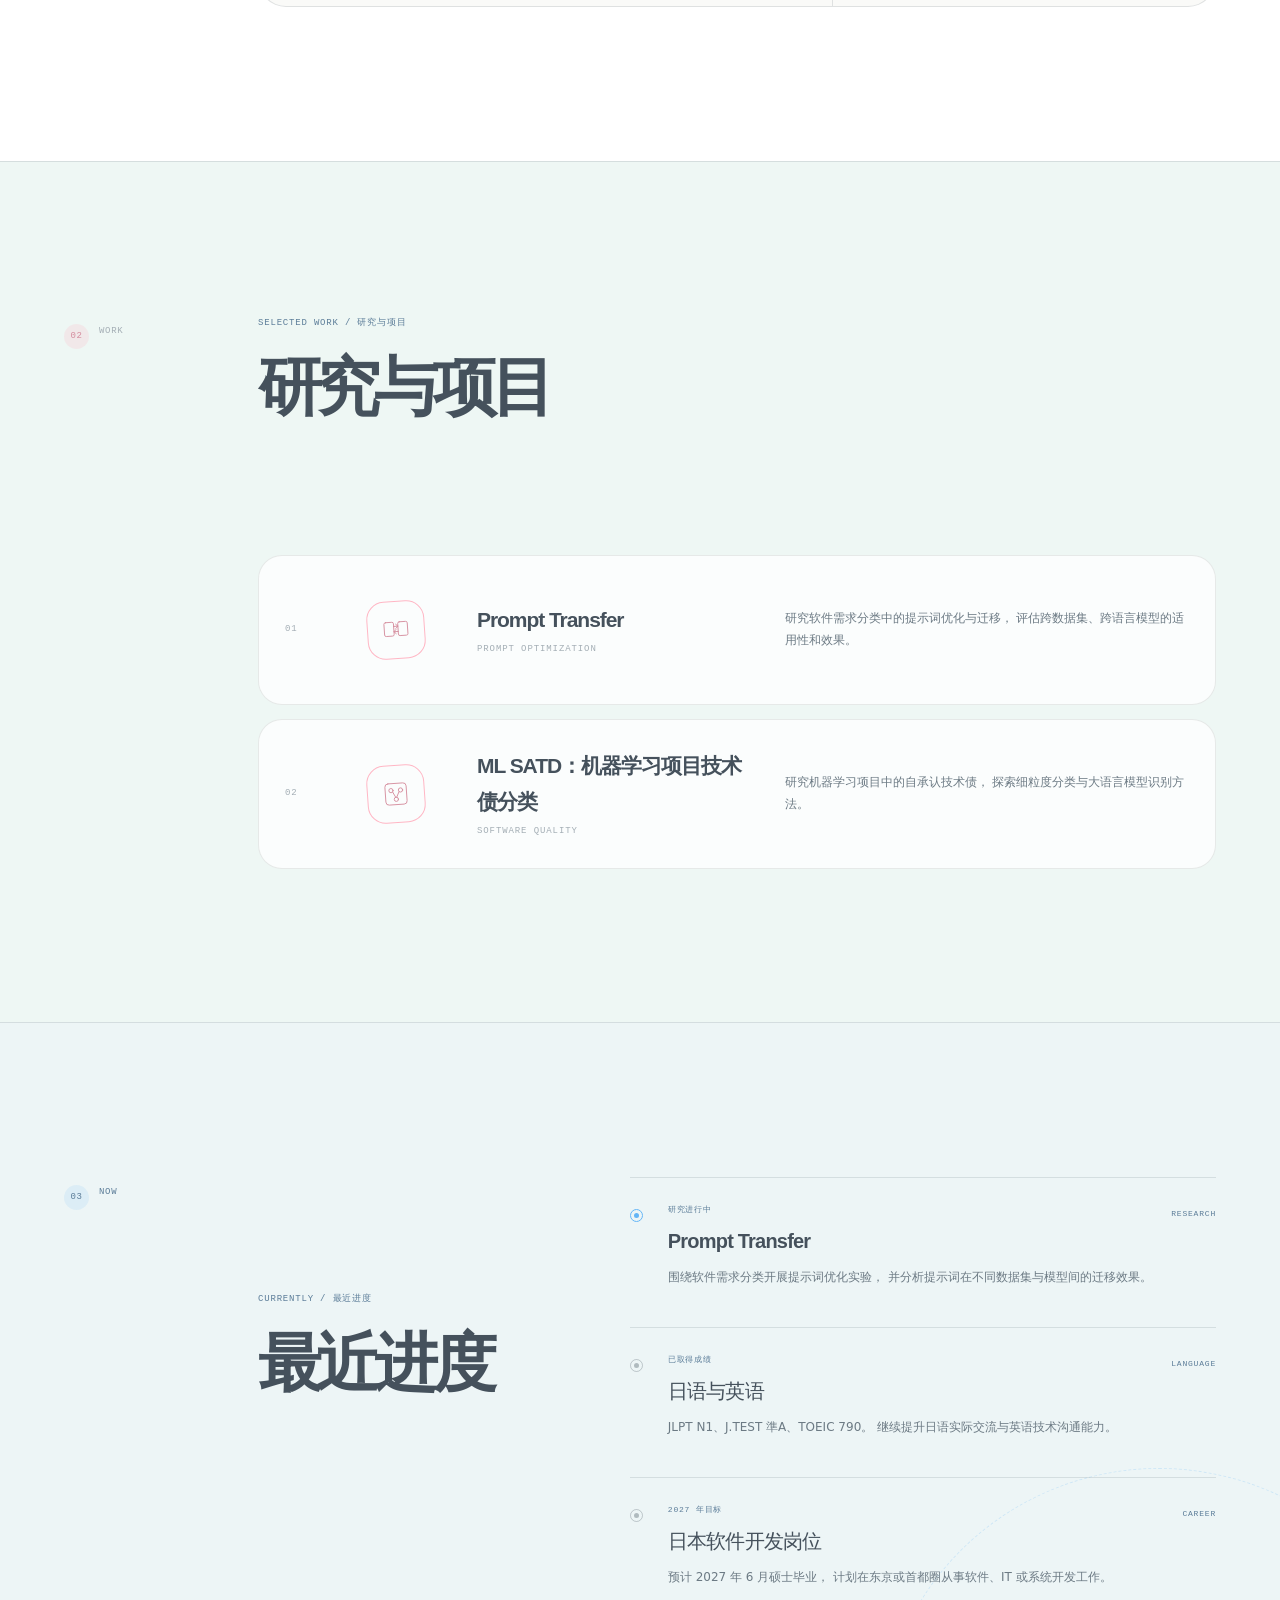
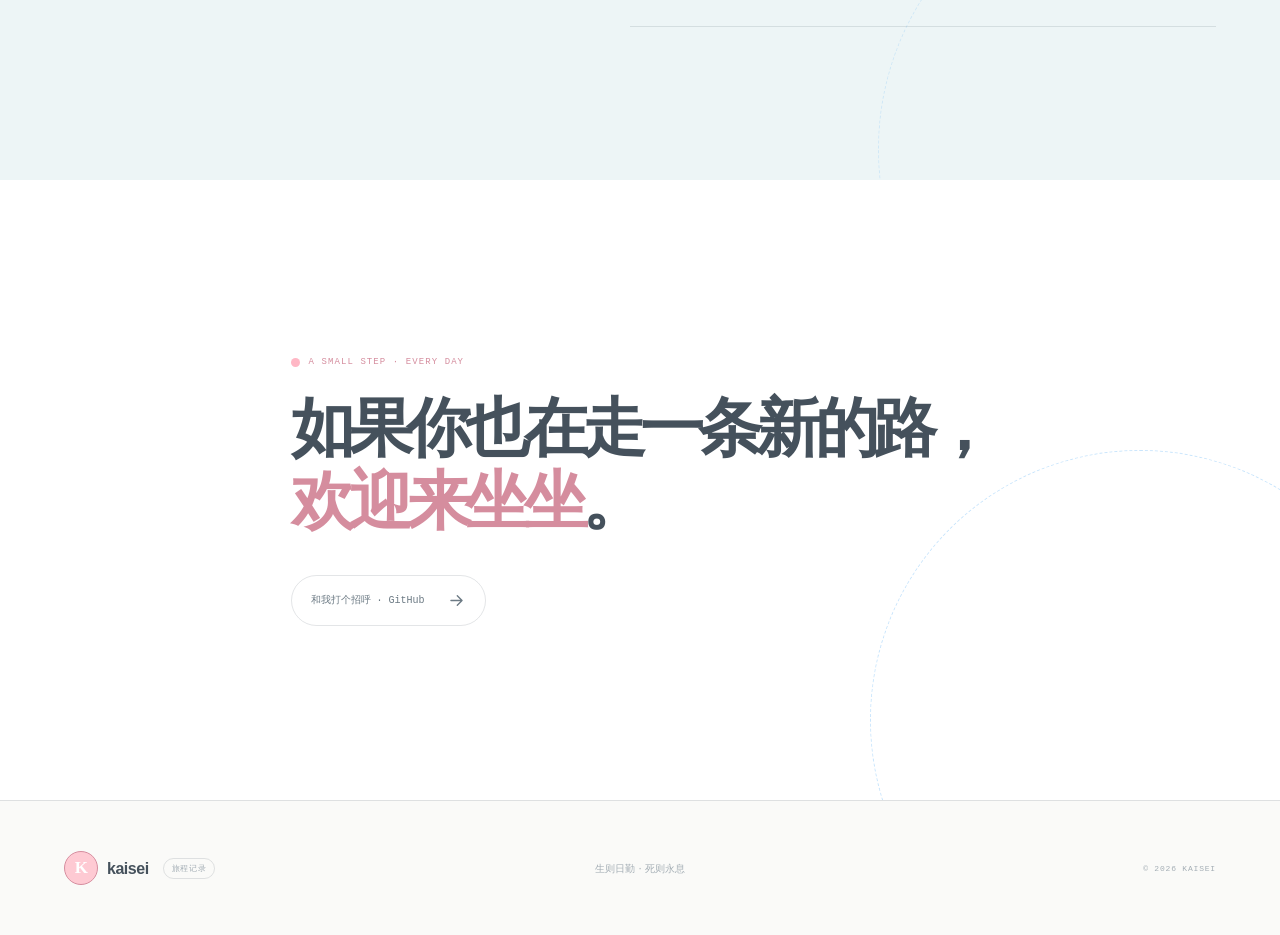
==== commit 598d0ddc: "Refresh research and current progress sections" ====
--- a/index.html
+++ b/index.html
@@ -187,9 +187,7 @@
         </div>
 
         <div class="section-heading reveal">
-          <p class="section-kicker">
-            SELECTED WORK / 代表性工作
-          </p>
+          <p class="section-kicker">SELECTED WORK / 研究与项目</p>
           <h2 id="focus-title">研究与项目</h2>
         </div>
 
@@ -198,43 +196,23 @@
             <div class="focus-number">01</div>
             <div class="focus-icon" aria-hidden="true">
               <svg viewBox="0 0 64 64">
-                <rect x="14" y="12" width="36" height="40" rx="5" />
-                <path d="M22 26l5 5 10-11M22 41h20" />
+                <rect x="10" y="17" width="18" height="26" rx="3" />
+                <rect x="36" y="17" width="18" height="26" rx="3" />
+                <path d="M28 25h8M32 21l4 4-4 4M36 35h-8M32 31l-4 4 4 4" />
               </svg>
             </div>
             <div>
-              <h3>软件缺陷复现（Echo）</h3>
-              <p>SOFTWARE TESTING</p>
+              <h3>Prompt Transfer</h3>
+              <p>PROMPT OPTIMIZATION</p>
             </div>
             <p class="focus-description">
-              面向真实软件缺陷，研究回归测试生成、
-              双版本验证与缺陷复现方法。
+              研究软件需求分类中的提示词优化与迁移，
+              评估跨数据集、跨语言模型的适用性和效果。
             </p>
           </article>
 
           <article class="focus-card reveal">
             <div class="focus-number">02</div>
-            <div class="focus-icon" aria-hidden="true">
-              <svg viewBox="0 0 64 64">
-                <circle cx="18" cy="15" r="5" />
-                <circle cx="18" cy="49" r="5" />
-                <circle cx="45" cy="29" r="5" />
-                <path d="M18 20v24M23 15h9c8 0 13 6 13 9" />
-              </svg>
-            </div>
-            <div>
-              <h3>重复 Pull Request 实证研究</h3>
-              <p>EMPIRICAL SOFTWARE ENGINEERING</p>
-            </div>
-            <p class="focus-description">
-              基于开源软件开发数据，
-              分析重复 PR 的产生背景、
-              审查过程与处理结果。
-            </p>
-          </article>
-
-          <article class="focus-card reveal">
-            <div class="focus-number">03</div>
             <div class="focus-icon" aria-hidden="true">
               <svg viewBox="0 0 64 64">
                 <rect x="12" y="12" width="40" height="40" rx="6" />
@@ -245,7 +223,7 @@
               </svg>
             </div>
             <div>
-              <h3>机器学习项目技术债分类</h3>
+              <h3>ML SATD：机器学习项目技术债分类</h3>
               <p>SOFTWARE QUALITY</p>
             </div>
             <p class="focus-description">
@@ -261,29 +239,36 @@
           <span>03</span>
           <span>NOW</span>
         </div>
+
         <div class="now-layout">
           <div class="now-heading reveal">
-            <p class="section-kicker">CURRENT CHAPTER / 最近章节</p>
-            <h2 id="now-title">还在路上，<br />但每一步都<span>算数</span>。</h2>
+            <p class="section-kicker">CURRENTLY / 最近进度</p>
+            <h2 id="now-title">最近进度</h2>
           </div>
 
           <div class="now-list">
             <article class="now-item reveal">
               <div class="status-dot"><span></span></div>
               <div>
-                <p class="now-status">正在经历</p>
-                <h3>南京大学 · 软件工程硕士</h3>
-                <p>完成课程、论文和硕士阶段的学习积累，预计于 2027 年 6 月毕业。</p>
-              </div>
-              <span class="now-tag">STUDY</span>
+                <p class="now-status">研究进行中</p>
+                <h3>Prompt Transfer</h3>
+                <p>
+                  围绕软件需求分类开展提示词优化实验，
+                  并分析提示词在不同数据集与模型间的迁移效果。
+                </p>
+              </div>
+              <span class="now-tag">RESEARCH</span>
             </article>
 
             <article class="now-item reveal">
               <div class="status-dot status-muted"><span></span></div>
               <div>
-                <p class="now-status">慢慢积累</p>
-                <h3>JLPT · J.TEST · TOEIC</h3>
-                <p>把语言学习拆成每天可以完成的小任务，为未来的工作和生活做准备。</p>
+                <p class="now-status">已取得成绩</p>
+                <h3>日语与英语</h3>
+                <p>
+                  JLPT N1、J.TEST 準A、TOEIC 790。
+                  继续提升日语实际交流与英语技术沟通能力。
+                </p>
               </div>
               <span class="now-tag">LANGUAGE</span>
             </article>
@@ -291,21 +276,14 @@
             <article class="now-item reveal">
               <div class="status-dot status-muted"><span></span></div>
               <div>
-                <p class="now-status">提前准备</p>
-                <h3>Tokyo · Greater Tokyo</h3>
-                <p>毕业后希望前往日本东京或首都圈，从事软件、IT 或系统开发相关工作。</p>
-              </div>
-              <span class="now-tag">JAPAN</span>
-            </article>
-
-            <article class="now-item reveal">
-              <div class="status-dot status-muted"><span></span></div>
-              <div>
-                <p class="now-status">持续更新</p>
-                <h3>Milestone Journal</h3>
-                <p>把证书、作品、申请结果和生活变化留下来，提醒自己已经走了多远。</p>
-              </div>
-              <span class="now-tag">RECORD</span>
+                <p class="now-status">2027 年目标</p>
+                <h3>日本软件开发岗位</h3>
+                <p>
+                  预计 2027 年 6 月硕士毕业，
+                  计划在东京或首都圈从事软件、IT 或系统开发工作。
+                </p>
+              </div>
+              <span class="now-tag">CAREER</span>
             </article>
           </div>
         </div>
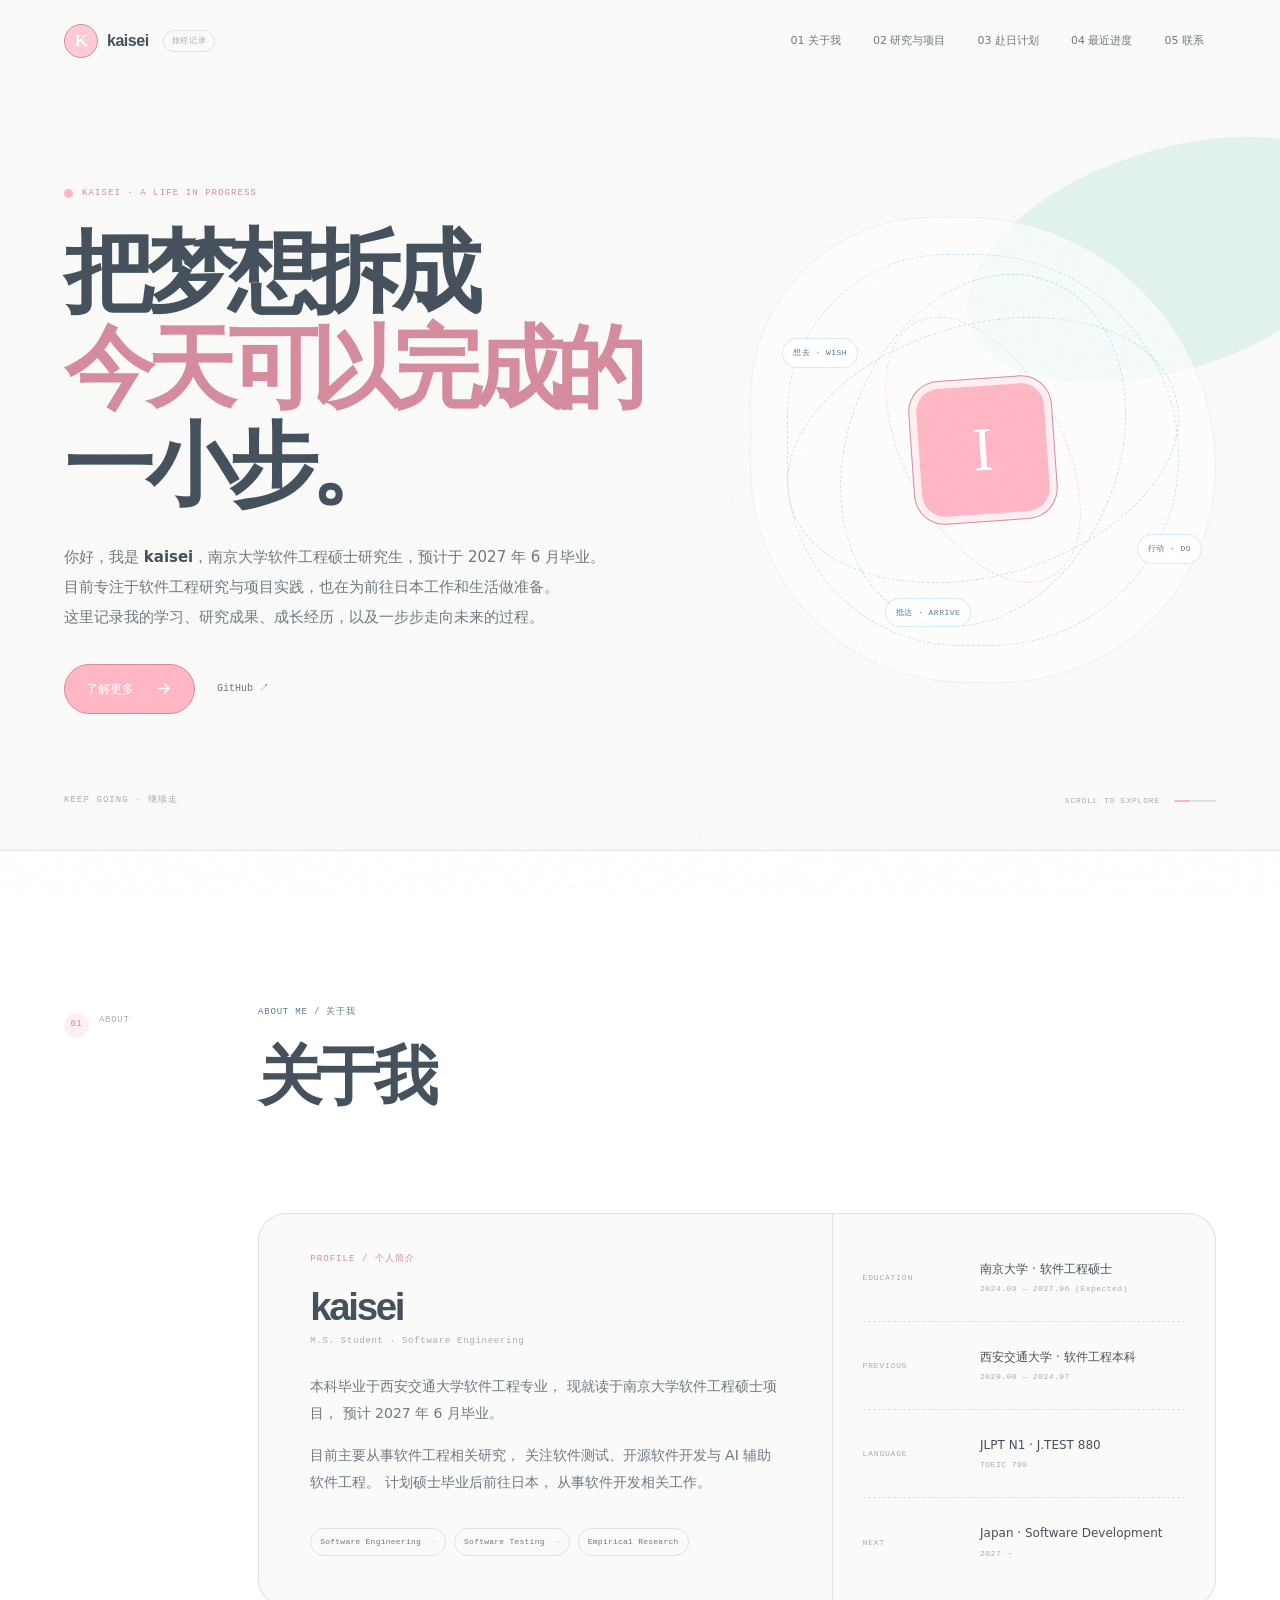
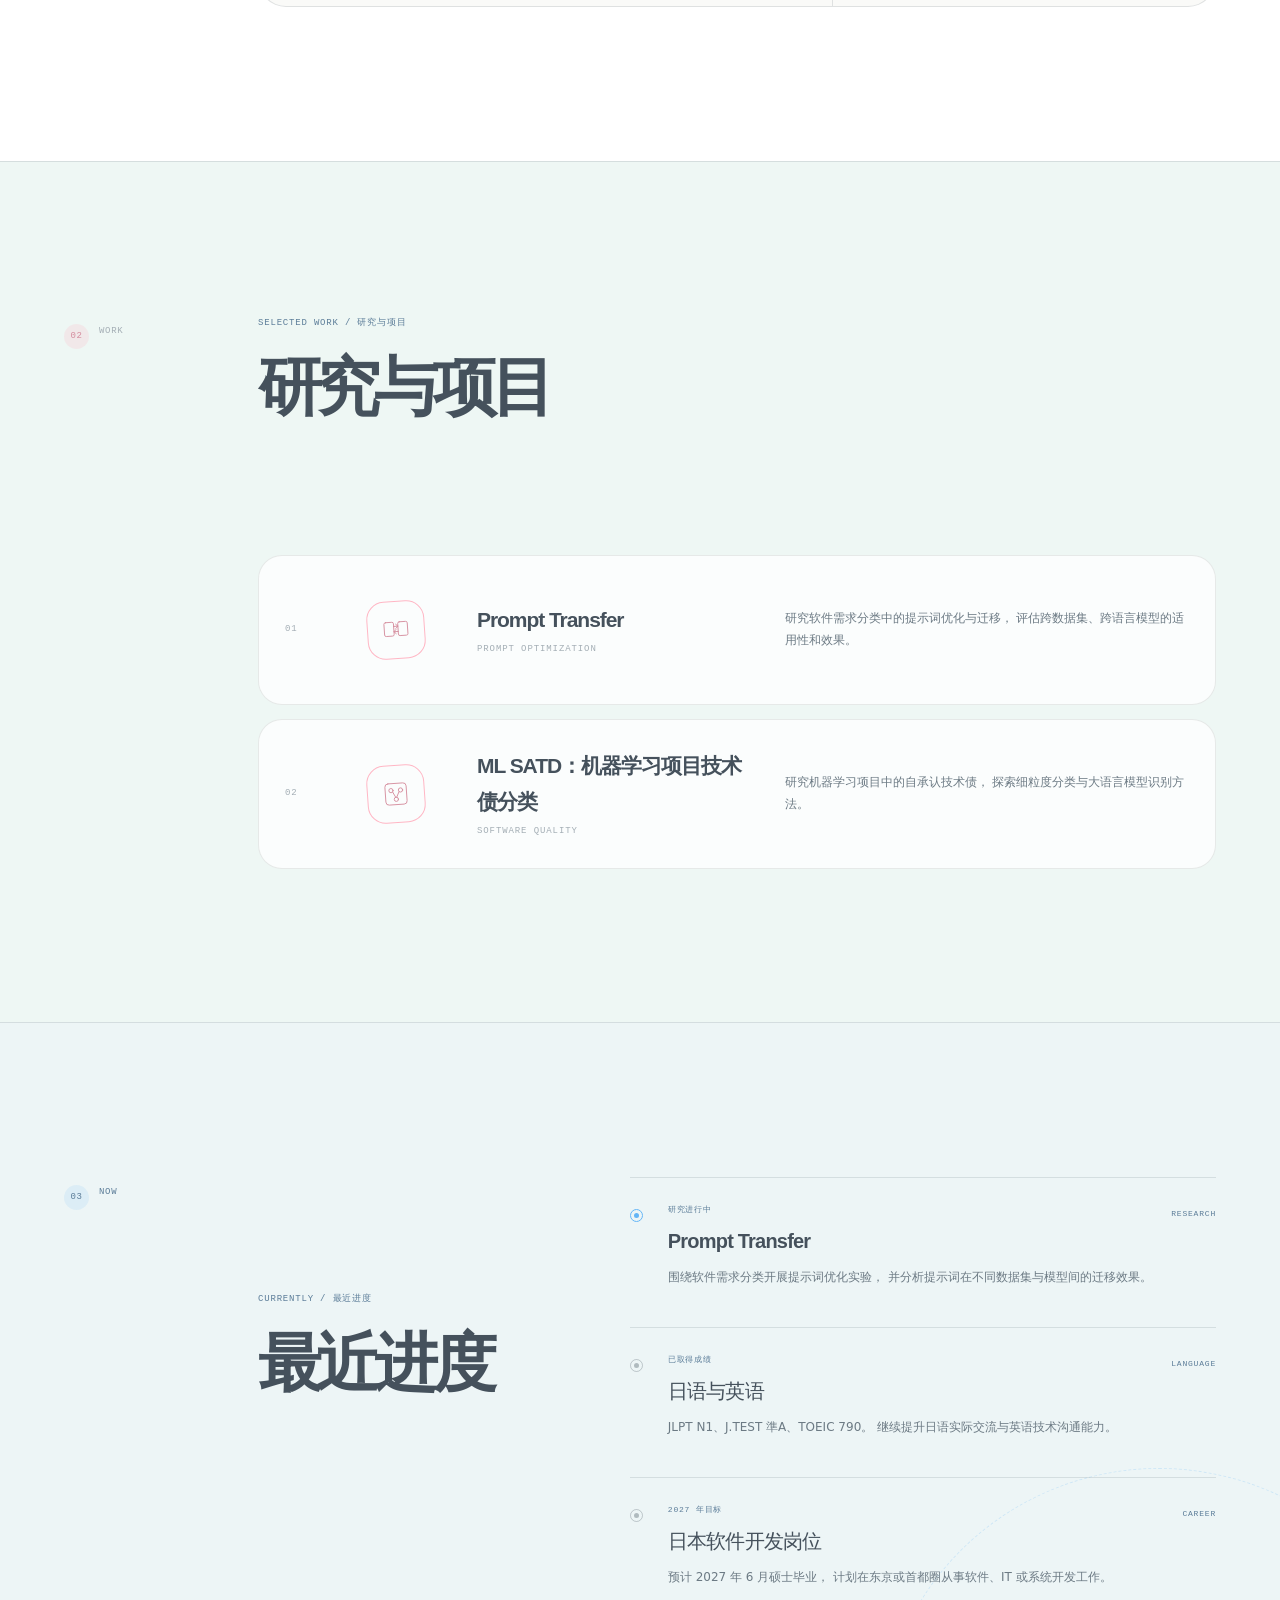
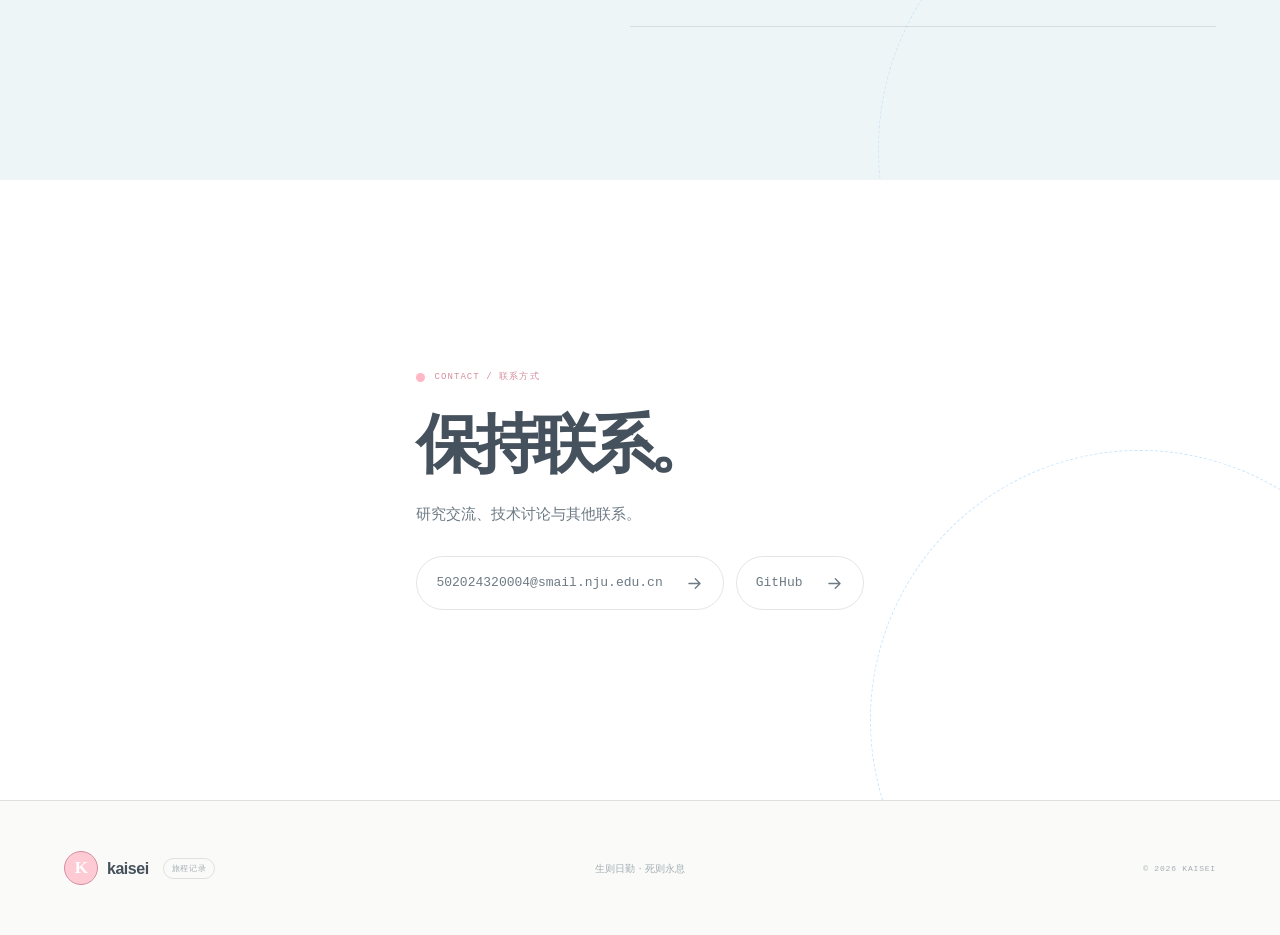
==== commit 77580f1a: "Simplify contact section" ====
--- a/index.html
+++ b/index.html
@@ -291,19 +291,40 @@
 
       <section class="contact" id="contact" aria-labelledby="contact-title">
         <div class="contact-orbit" aria-hidden="true"></div>
-        <p class="eyebrow reveal">A SMALL STEP · EVERY DAY</p>
-        <h2 id="contact-title" class="reveal">如果你也在走一条新的路，<br /><span>欢迎来坐坐</span>。</h2>
-        <a
-          class="contact-link reveal"
-          href="https://github.com/kaisei-jp"
-          target="_blank"
-          rel="noreferrer"
-        >
-          <span>和我打个招呼 · GitHub</span>
-          <svg aria-hidden="true" viewBox="0 0 24 24">
-            <path d="M5 12h14M13 6l6 6-6 6" />
-          </svg>
-        </a>
+
+        <p class="eyebrow reveal">CONTACT / 联系方式</p>
+
+        <h2 id="contact-title" class="reveal">
+          保持联系。
+        </h2>
+
+        <p class="contact-intro reveal">
+          研究交流、技术讨论与其他联系。
+        </p>
+
+        <div class="contact-links reveal">
+          <a
+            class="contact-link"
+            href="mailto:502024320004@smail.nju.edu.cn"
+          >
+            <span>502024320004@smail.nju.edu.cn</span>
+            <svg aria-hidden="true" viewBox="0 0 24 24">
+              <path d="M5 12h14M13 6l6 6-6 6" />
+            </svg>
+          </a>
+
+          <a
+            class="contact-link"
+            href="https://github.com/kaisei-jp"
+            target="_blank"
+            rel="noopener noreferrer"
+          >
+            <span>GitHub</span>
+            <svg aria-hidden="true" viewBox="0 0 24 24">
+              <path d="M5 12h14M13 6l6 6-6 6" />
+            </svg>
+          </a>
+        </div>
       </section>
     </main>
 
--- a/styles.css
+++ b/styles.css
@@ -1309,3 +1309,38 @@
     transform: none;
   }
 }
+
+/* Contact section */
+
+.contact-intro {
+  position: relative;
+  z-index: 1;
+  max-width: 600px;
+  margin: 20px 0 0;
+  color: var(--ink-soft);
+  font-size: 15px;
+  line-height: 1.8;
+}
+
+.contact-links {
+  position: relative;
+  z-index: 1;
+  display: flex;
+  margin-top: 28px;
+  align-items: center;
+  flex-wrap: wrap;
+  gap: 12px;
+}
+
+.contact-links .contact-link {
+  margin-top: 0;
+  font-size: 13px;
+  overflow-wrap: anywhere;
+}
+
+.contact-links .contact-link:hover,
+.contact-links .contact-link:focus-visible {
+  background: var(--ink);
+  border-color: var(--ink);
+  color: var(--paper-bright);
+}
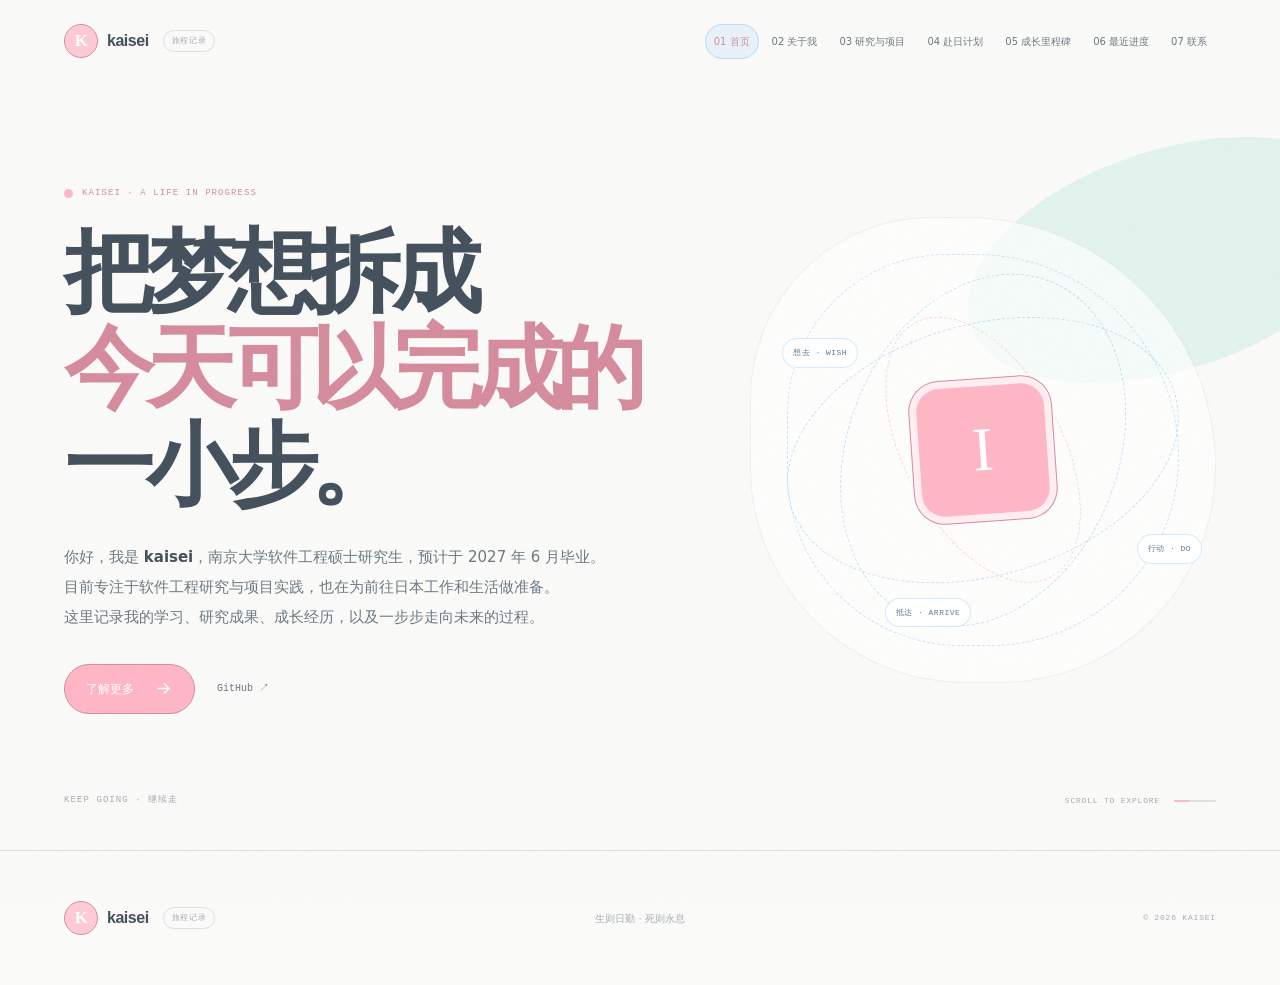
==== commit 40529ed2: "Restructure personal site into seven pages" ====
--- a/index.html
+++ b/index.html
@@ -27,7 +27,7 @@
 
     <div class="noise" aria-hidden="true"></div>
     <header class="site-header" data-header>
-      <a class="brand" href="#top" aria-label="kaisei 首页">
+      <a class="brand" href="index.html" aria-label="kaisei 首页">
         <span class="brand-mark">K</span>
         <span>kaisei</span>
         <span class="brand-sub">旅程记录</span>
@@ -46,11 +46,13 @@
       </button>
 
       <nav class="site-nav" id="site-nav" aria-label="主导航" data-nav>
-        <a href="#about">01 关于我</a>
-        <a href="#focus">02 研究与项目</a>
-        <a href="plan.html">03 赴日计划</a>
-        <a href="#now">04 最近进度</a>
-        <a href="#contact">05 联系</a>
+        <a href="index.html" aria-current="page">01 首页</a>
+        <a href="about.html">02 关于我</a>
+        <a href="research.html">03 研究与项目</a>
+        <a href="plan.html">04 赴日计划</a>
+        <a href="milestones.html">05 成长里程碑</a>
+        <a href="now.html">06 最近进度</a>
+        <a href="contact.html">07 联系</a>
       </nav>
     </header>
 
@@ -69,7 +71,7 @@
             这里记录我的学习、研究成果、成长经历，以及一步步走向未来的过程。
           </p>
           <div class="hero-actions reveal">
-            <a class="button button-primary" href="#about">
+            <a class="button button-primary" href="about.html">
               了解更多
               <svg aria-hidden="true" viewBox="0 0 24 24">
                 <path d="M5 12h14M13 6l6 6-6 6" />
@@ -104,232 +106,10 @@
         </div>
       </section>
 
-      <section class="manifesto section" id="about" aria-labelledby="about-title">
-        <div class="section-index reveal">
-          <span>01</span>
-          <span>ABOUT</span>
-        </div>
-
-        <div class="manifesto-content">
-          <p class="section-kicker reveal">ABOUT ME / 关于我</p>
-          <h2 id="about-title" class="reveal">关于我</h2>
-
-          <div class="research-profile reveal">
-            <div class="research-bio">
-              <p class="profile-label">PROFILE / 个人简介</p>
-
-              <p class="profile-name">
-                kaisei
-                <span>M.S. Student · Software Engineering</span>
-              </p>
-
-              <p class="profile-copy">
-                本科毕业于西安交通大学软件工程专业，
-                现就读于南京大学软件工程硕士项目，
-                预计 2027 年 6 月毕业。
-              </p>
-
-              <p class="profile-copy">
-                目前主要从事软件工程相关研究，
-                关注软件测试、开源软件开发与 AI 辅助软件工程。
-                计划硕士毕业后前往日本，
-                从事软件开发相关工作。
-              </p>
-
-              <div class="method-chain" aria-label="专业方向">
-                <span>Software Engineering</span>
-                <span>Software Testing</span>
-                <span>Empirical Research</span>
-              </div>
-            </div>
-
-            <dl class="research-meta">
-              <div class="meta-row">
-                <dt>EDUCATION</dt>
-                <dd>
-                  南京大学 · 软件工程硕士
-                  <span>2024.09 — 2027.06 (Expected)</span>
-                </dd>
-              </div>
-
-              <div class="meta-row">
-                <dt>PREVIOUS</dt>
-                <dd>
-                  西安交通大学 · 软件工程本科
-                  <span>2020.08 — 2024.07</span>
-                </dd>
-              </div>
-
-              <div class="meta-row">
-                <dt>LANGUAGE</dt>
-                <dd>
-                  JLPT N1 · J.TEST 880
-                  <span>TOEIC 790</span>
-                </dd>
-              </div>
-
-              <div class="meta-row">
-                <dt>NEXT</dt>
-                <dd>
-                  Japan · Software Development
-                  <span>2027 →</span>
-                </dd>
-              </div>
-            </dl>
-          </div>
-        </div>
-      </section>
-
-      <section class="focus section" id="focus" aria-labelledby="focus-title">
-        <div class="section-index reveal">
-          <span>02</span>
-          <span>WORK</span>
-        </div>
-
-        <div class="section-heading reveal">
-          <p class="section-kicker">SELECTED WORK / 研究与项目</p>
-          <h2 id="focus-title">研究与项目</h2>
-        </div>
-
-        <div class="focus-list">
-          <article class="focus-card reveal">
-            <div class="focus-number">01</div>
-            <div class="focus-icon" aria-hidden="true">
-              <svg viewBox="0 0 64 64">
-                <rect x="10" y="17" width="18" height="26" rx="3" />
-                <rect x="36" y="17" width="18" height="26" rx="3" />
-                <path d="M28 25h8M32 21l4 4-4 4M36 35h-8M32 31l-4 4 4 4" />
-              </svg>
-            </div>
-            <div>
-              <h3>Prompt Transfer</h3>
-              <p>PROMPT OPTIMIZATION</p>
-            </div>
-            <p class="focus-description">
-              研究软件需求分类中的提示词优化与迁移，
-              评估跨数据集、跨语言模型的适用性和效果。
-            </p>
-          </article>
-
-          <article class="focus-card reveal">
-            <div class="focus-number">02</div>
-            <div class="focus-icon" aria-hidden="true">
-              <svg viewBox="0 0 64 64">
-                <rect x="12" y="12" width="40" height="40" rx="6" />
-                <circle cx="23" cy="25" r="4" />
-                <circle cx="41" cy="25" r="4" />
-                <circle cx="32" cy="42" r="4" />
-                <path d="M26 28l5 10M38 28l-5 10" />
-              </svg>
-            </div>
-            <div>
-              <h3>ML SATD：机器学习项目技术债分类</h3>
-              <p>SOFTWARE QUALITY</p>
-            </div>
-            <p class="focus-description">
-              研究机器学习项目中的自承认技术债，
-              探索细粒度分类与大语言模型识别方法。
-            </p>
-          </article>
-        </div>
-      </section>
-
-      <section class="now section" id="now" aria-labelledby="now-title">
-        <div class="section-index reveal">
-          <span>03</span>
-          <span>NOW</span>
-        </div>
-
-        <div class="now-layout">
-          <div class="now-heading reveal">
-            <p class="section-kicker">CURRENTLY / 最近进度</p>
-            <h2 id="now-title">最近进度</h2>
-          </div>
-
-          <div class="now-list">
-            <article class="now-item reveal">
-              <div class="status-dot"><span></span></div>
-              <div>
-                <p class="now-status">研究进行中</p>
-                <h3>Prompt Transfer</h3>
-                <p>
-                  围绕软件需求分类开展提示词优化实验，
-                  并分析提示词在不同数据集与模型间的迁移效果。
-                </p>
-              </div>
-              <span class="now-tag">RESEARCH</span>
-            </article>
-
-            <article class="now-item reveal">
-              <div class="status-dot status-muted"><span></span></div>
-              <div>
-                <p class="now-status">已取得成绩</p>
-                <h3>日语与英语</h3>
-                <p>
-                  JLPT N1、J.TEST 準A、TOEIC 790。
-                  继续提升日语实际交流与英语技术沟通能力。
-                </p>
-              </div>
-              <span class="now-tag">LANGUAGE</span>
-            </article>
-
-            <article class="now-item reveal">
-              <div class="status-dot status-muted"><span></span></div>
-              <div>
-                <p class="now-status">2027 年目标</p>
-                <h3>日本软件开发岗位</h3>
-                <p>
-                  预计 2027 年 6 月硕士毕业，
-                  计划在东京或首都圈从事软件、IT 或系统开发工作。
-                </p>
-              </div>
-              <span class="now-tag">CAREER</span>
-            </article>
-          </div>
-        </div>
-      </section>
-
-      <section class="contact" id="contact" aria-labelledby="contact-title">
-        <div class="contact-orbit" aria-hidden="true"></div>
-
-        <p class="eyebrow reveal">CONTACT / 联系方式</p>
-
-        <h2 id="contact-title" class="reveal">
-          保持联系。
-        </h2>
-
-        <p class="contact-intro reveal">
-          研究交流、技术讨论与其他联系。
-        </p>
-
-        <div class="contact-links reveal">
-          <a
-            class="contact-link"
-            href="mailto:502024320004@smail.nju.edu.cn"
-          >
-            <span>502024320004@smail.nju.edu.cn</span>
-            <svg aria-hidden="true" viewBox="0 0 24 24">
-              <path d="M5 12h14M13 6l6 6-6 6" />
-            </svg>
-          </a>
-
-          <a
-            class="contact-link"
-            href="https://github.com/kaisei-jp"
-            target="_blank"
-            rel="noopener noreferrer"
-          >
-            <span>GitHub</span>
-            <svg aria-hidden="true" viewBox="0 0 24 24">
-              <path d="M5 12h14M13 6l6 6-6 6" />
-            </svg>
-          </a>
-        </div>
-      </section>
     </main>
 
     <footer class="site-footer">
-      <a class="brand" href="#top" aria-label="回到顶部">
+      <a class="brand" href="index.html" aria-label="回到首页">
         <span class="brand-mark">K</span>
         <span>kaisei</span>
         <span class="brand-sub">旅程记录</span>
--- a/styles.css
+++ b/styles.css
@@ -178,16 +178,16 @@
 .site-nav {
   display: flex;
   align-items: center;
-  gap: 8px;
+  gap: 4px;
 }
 
 .site-nav a {
-  padding: 8px 11px;
+  padding: 8px 8px;
   border: 1px solid transparent;
   border-radius: 999px;
   color: var(--ink-soft);
   font-family: var(--body);
-  font-size: 11px;
+  font-size: 10px;
   transition: background 180ms ease, color 180ms ease, border-color 180ms ease;
 }
 
@@ -555,9 +555,13 @@
   grid-column: 2;
 }
 
+.manifesto h1,
 .manifesto h2,
+.section-heading h1,
 .section-heading h2,
+.now-heading h1,
 .now-heading h2,
+.contact h1,
 .contact h2 {
   margin: 0;
   font-family: var(--display);
@@ -792,6 +796,7 @@
   stroke-width: 1.7;
 }
 
+.focus-card h2,
 .focus-card h3 {
   margin: 0 0 4px;
   font-family: var(--display);
@@ -909,6 +914,7 @@
   letter-spacing: 0.1em;
 }
 
+.now-item h2,
 .now-item h3 {
   margin: 0;
   color: var(--ink);
@@ -986,6 +992,14 @@
   transform: translateY(-2px);
 }
 
+.contact-page {
+  grid-template-columns: minmax(0, 1fr);
+}
+
+.contact-page > *:not(.contact-orbit) {
+  grid-column: 1;
+}
+
 .site-footer {
   display: grid;
   min-height: 135px;
@@ -1077,11 +1091,7 @@
   }
 }
 
-@media (max-width: 720px) {
-  :root {
-    --page-x: 20px;
-  }
-
+@media (max-width: 900px) {
   .site-header {
     left: 0;
     width: 100%;
@@ -1091,6 +1101,7 @@
 
   .site-header.is-scrolled {
     height: 62px;
+    backdrop-filter: none;
   }
 
   .menu-button {
@@ -1109,24 +1120,30 @@
 
   .site-nav {
     position: fixed;
+    z-index: 1;
     inset: 0;
     display: flex;
     width: 100vw;
     height: 100dvh;
-    padding: 110px var(--page-x) 50px;
+    max-height: 100dvh;
+    padding: 100px var(--page-x) calc(24px + env(safe-area-inset-bottom));
+    overflow-y: auto;
+    overscroll-behavior: contain;
     background: rgba(250, 250, 248, 0.98);
     flex-direction: column;
-    align-items: flex-start;
-    justify-content: center;
-    gap: 14px;
+    align-items: stretch;
+    justify-content: flex-start;
+    gap: 4px;
     opacity: 0;
     pointer-events: none;
-    transition: opacity 200ms ease;
+    visibility: hidden;
+    transition: opacity 200ms ease, visibility 200ms ease;
   }
 
   .site-nav.is-open {
     opacity: 1;
     pointer-events: auto;
+    visibility: visible;
   }
 
   .site-nav a {
@@ -1137,7 +1154,7 @@
     border-radius: 0;
     color: var(--ink);
     font-family: var(--display);
-    font-size: 27px;
+    font-size: clamp(21px, 3vw, 27px);
     font-weight: 560;
     letter-spacing: -0.05em;
   }
@@ -1153,6 +1170,12 @@
   .brand-sub {
     display: none;
   }
+}
+
+@media (max-width: 720px) {
+  :root {
+    --page-x: 20px;
+  }
 
   .hero {
     padding-top: 118px;
@@ -1195,9 +1218,13 @@
     margin-bottom: 42px;
   }
 
+  .manifesto h1,
   .manifesto h2,
+  .section-heading h1,
   .section-heading h2,
+  .now-heading h1,
   .now-heading h2,
+  .contact h1,
   .contact h2 {
     font-size: clamp(35px, 10vw, 54px);
   }
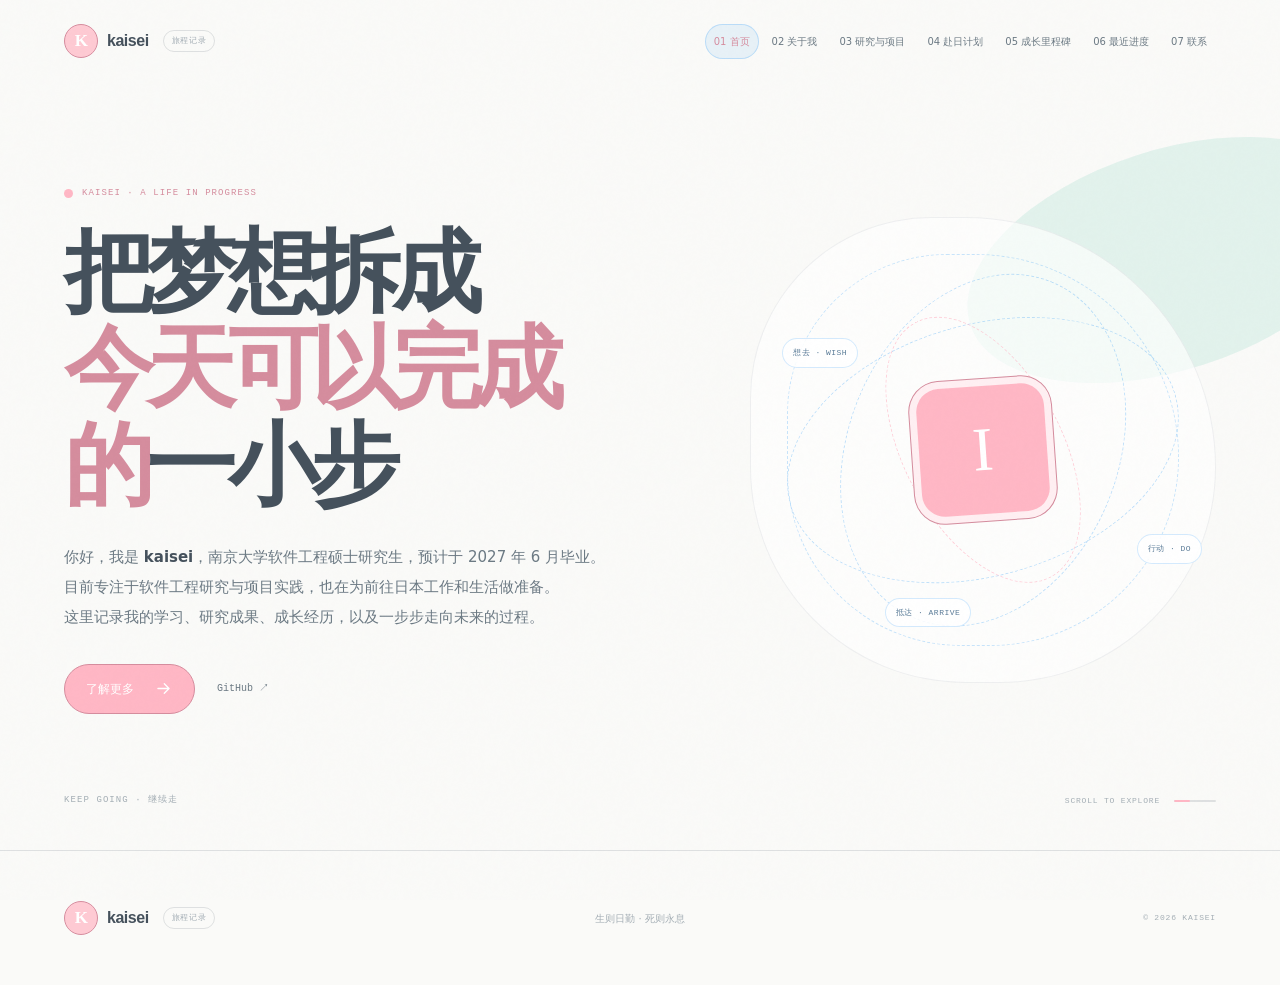
==== commit 6ec53821: "Fix homepage hero line breaks and punctuation" ====
--- a/index.html
+++ b/index.html
@@ -62,8 +62,8 @@
           <p class="eyebrow reveal">KAISEI · A LIFE IN PROGRESS</p>
           <h1 id="hero-title" class="reveal">
             把梦想拆成<br />
-            <span>今天可以完成的</span><br />
-            一小步。
+            <span>今天可以完成</span><br />
+            <span>的</span>一小步
           </h1>
           <p class="hero-intro reveal">
             你好，我是 <strong>kaisei</strong>，南京大学软件工程硕士研究生，预计于 2027 年 6 月毕业。<br />
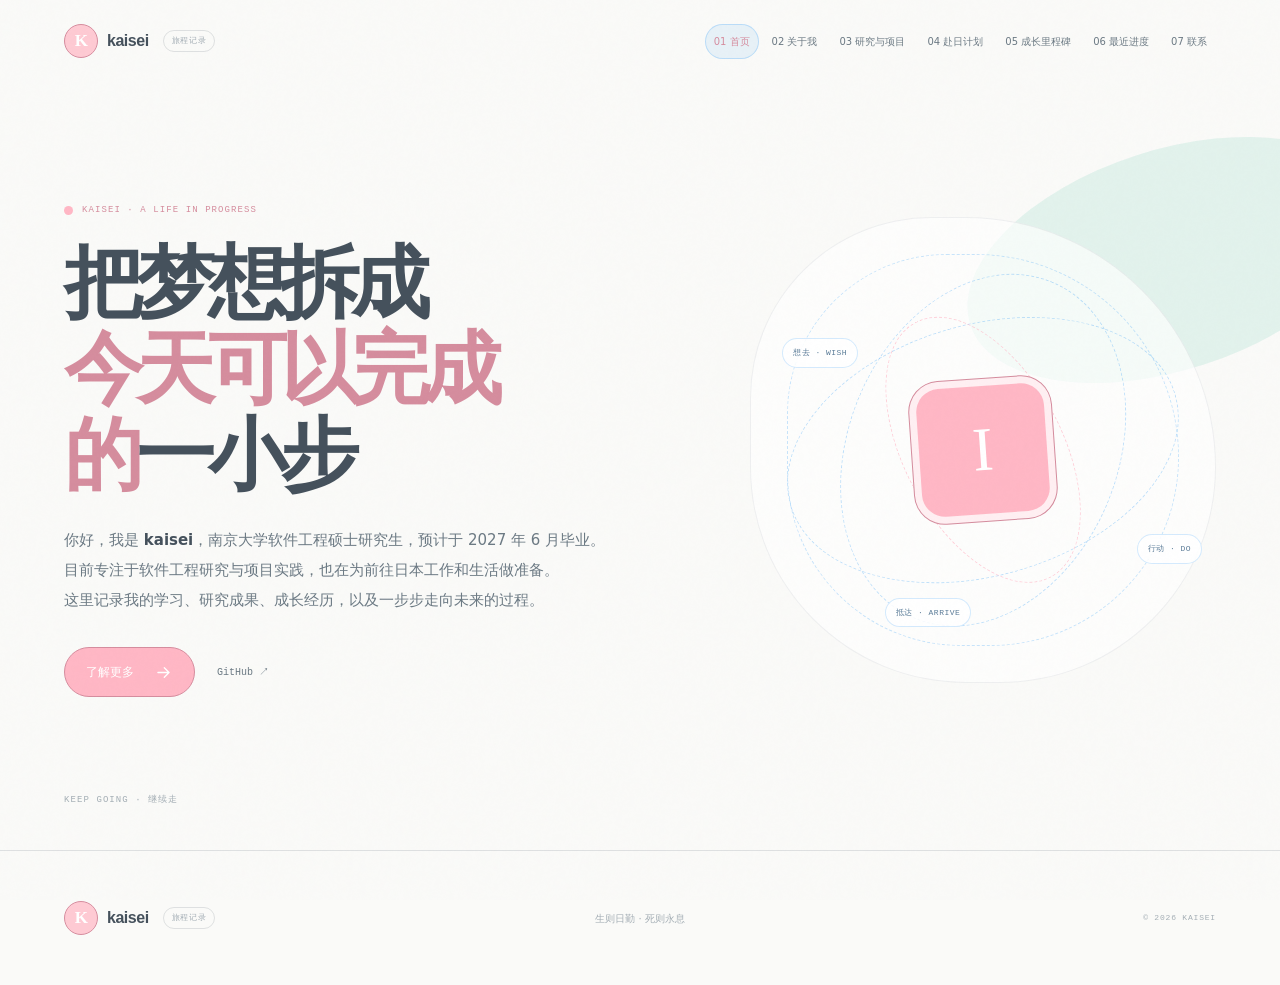
==== commit 493f29e9: "Remove obsolete scroll hint from single-screen homepage" ====
--- a/index.html
+++ b/index.html
@@ -100,10 +100,6 @@
           <span class="visual-label label-three">抵达 · ARRIVE</span>
         </div>
 
-        <div class="hero-meta reveal">
-          <p>SCROLL TO EXPLORE</p>
-          <span class="scroll-line" aria-hidden="true"></span>
-        </div>
       </section>
 
     </main>
--- a/styles.css
+++ b/styles.css
@@ -294,7 +294,7 @@
   max-width: 800px;
   margin: 0;
   font-family: var(--display);
-  font-size: clamp(50px, 7vw, 102px);
+  font-size: clamp(48px, 6.2vw, 88px);
   font-weight: 620;
   letter-spacing: -0.09em;
   line-height: 1.08;
@@ -1183,7 +1183,7 @@
   }
 
   .hero h1 {
-    font-size: clamp(45px, 13vw, 70px);
+    font-size: clamp(40px, 12vw, 64px);
   }
 
   .hero-intro br {
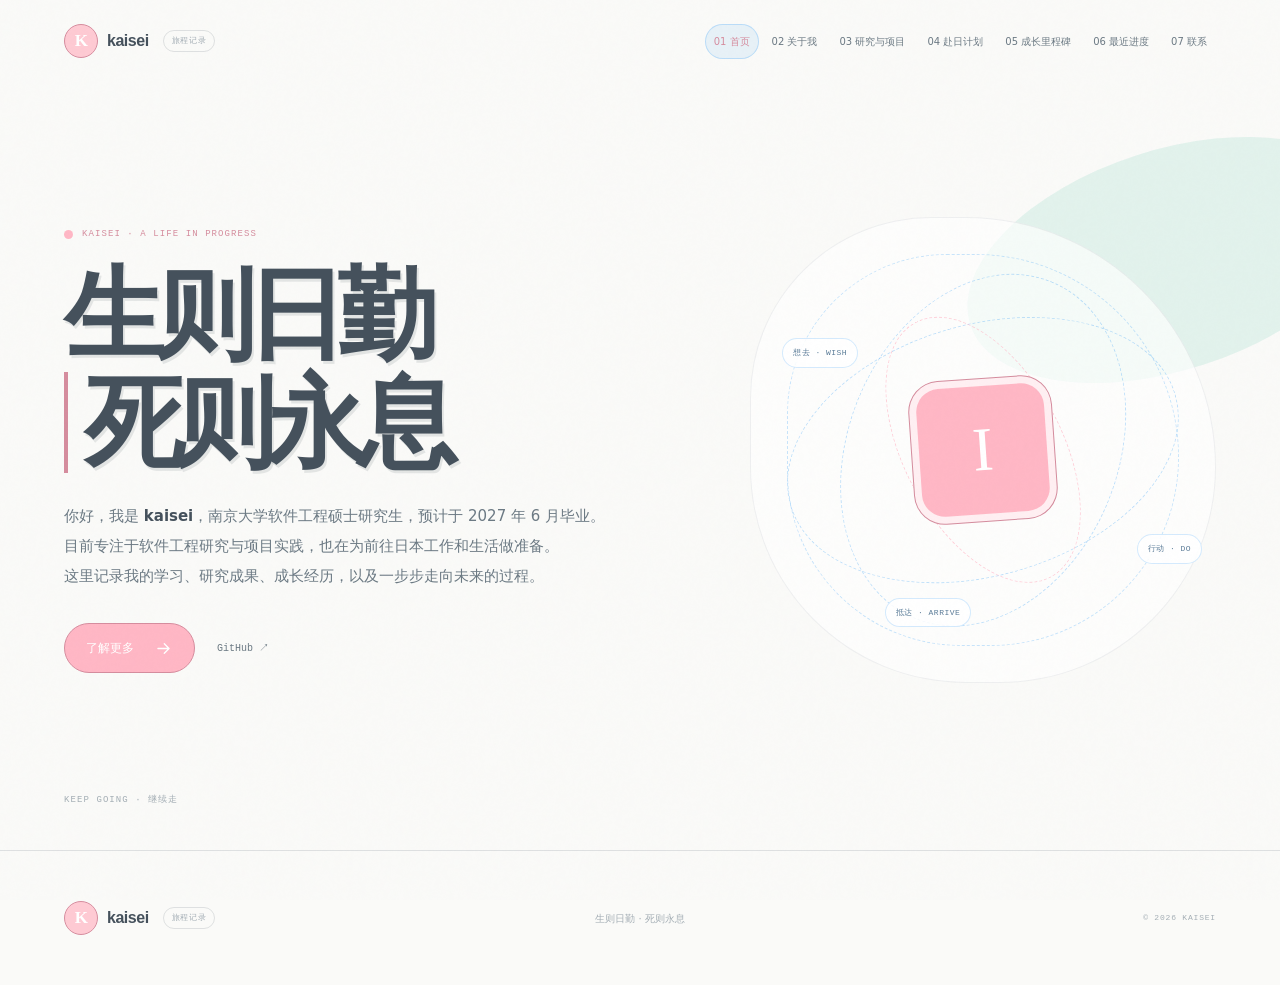
==== commit cb5e8654: "Polish homepage hero and page labels" ====
--- a/index.html
+++ b/index.html
@@ -11,7 +11,7 @@
     <meta property="og:title" content="kaisei · Personal Space" />
     <meta
       property="og:description"
-      content="把梦想拆成今天可以完成的一小步。"
+      content="生则日勤，死则永息。"
     />
     <meta property="og:type" content="website" />
     <meta property="og:url" content="https://kaisei-jp.github.io/" />
@@ -60,10 +60,9 @@
       <section class="hero" id="top" aria-labelledby="hero-title">
         <div class="hero-copy">
           <p class="eyebrow reveal">KAISEI · A LIFE IN PROGRESS</p>
-          <h1 id="hero-title" class="reveal">
-            把梦想拆成<br />
-            <span>今天可以完成</span><br />
-            <span>的</span>一小步
+          <h1 id="hero-title" class="reveal hero-title-art">
+            <span class="hero-line">生则日勤</span>
+            <span class="hero-line hero-line-secondary">死则永息</span>
           </h1>
           <p class="hero-intro reveal">
             你好，我是 <strong>kaisei</strong>，南京大学软件工程硕士研究生，预计于 2027 年 6 月毕业。<br />
@@ -99,9 +98,7 @@
           <span class="visual-label label-two">行动 · DO</span>
           <span class="visual-label label-three">抵达 · ARRIVE</span>
         </div>
-
       </section>
-
     </main>
 
     <footer class="site-footer">
--- a/styles.css
+++ b/styles.css
@@ -264,7 +264,6 @@
 .eyebrow,
 .section-kicker,
 .section-index,
-.hero-meta,
 .now-status,
 .now-tag,
 .copyright {
@@ -300,7 +299,30 @@
   line-height: 1.08;
 }
 
-.hero h1 span,
+.hero h1.hero-title-art {
+  max-width: 100%;
+  font-family: "Hiragino Sans", "Noto Sans CJK SC", "PingFang SC", "Microsoft YaHei", sans-serif;
+  font-size: clamp(64px, 7.8vw, 112px);
+  font-weight: 900;
+  letter-spacing: -0.09em;
+  line-height: 1.02;
+}
+
+.hero-title-art .hero-line {
+  display: block;
+  width: max-content;
+  max-width: 100%;
+  white-space: nowrap;
+  color: var(--ink);
+  text-shadow: 2px 3px 0 rgba(69, 81, 92, 0.12);
+}
+
+.hero-title-art .hero-line-secondary {
+  margin-top: 0.06em;
+  padding-left: 0.16em;
+  border-left: 0.045em solid var(--coral-deep);
+}
+
 .manifesto h2 span,
 .section-heading h2 span,
 .now-heading h2 span,
@@ -469,42 +491,6 @@
 .label-three {
   bottom: 12%;
   left: 29%;
-}
-
-.hero-meta {
-  position: absolute;
-  bottom: 42px;
-  right: var(--page-x);
-  display: flex;
-  align-items: center;
-  gap: 14px;
-  color: var(--muted);
-  font-size: 8px;
-  letter-spacing: 0.1em;
-}
-
-.hero-meta p {
-  margin: 0;
-}
-
-.scroll-line {
-  position: relative;
-  display: inline-block;
-  width: 42px;
-  height: 2px;
-  overflow: hidden;
-  border-radius: 99px;
-  background: var(--line);
-}
-
-.scroll-line::after {
-  position: absolute;
-  width: 16px;
-  height: 100%;
-  border-radius: 99px;
-  background: var(--coral);
-  content: "";
-  animation: scan 2.2s ease-in-out infinite;
 }
 
 .section {
@@ -1036,15 +1022,6 @@
   transform: translateY(0);
 }
 
-@keyframes scan {
-  from {
-    transform: translateX(-22px);
-  }
-  to {
-    transform: translateX(48px);
-  }
-}
-
 @media (max-width: 980px) {
   .hero {
     min-height: auto;
@@ -1056,10 +1033,6 @@
   .hero-visual {
     width: min(78vw, 490px);
     justify-self: center;
-  }
-
-  .hero-meta {
-    display: none;
   }
 
   .section {
@@ -1186,6 +1159,11 @@
     font-size: clamp(40px, 12vw, 64px);
   }
 
+  .hero h1.hero-title-art {
+    font-size: clamp(52px, 15vw, 74px);
+    letter-spacing: -0.08em;
+  }
+
   .hero-intro br {
     display: none;
   }
@@ -1195,7 +1173,7 @@
   }
 
   .hero-visual {
-    width: min(92vw, 430px);
+    width: min(100%, 430px);
     margin-top: 8px;
   }
 
